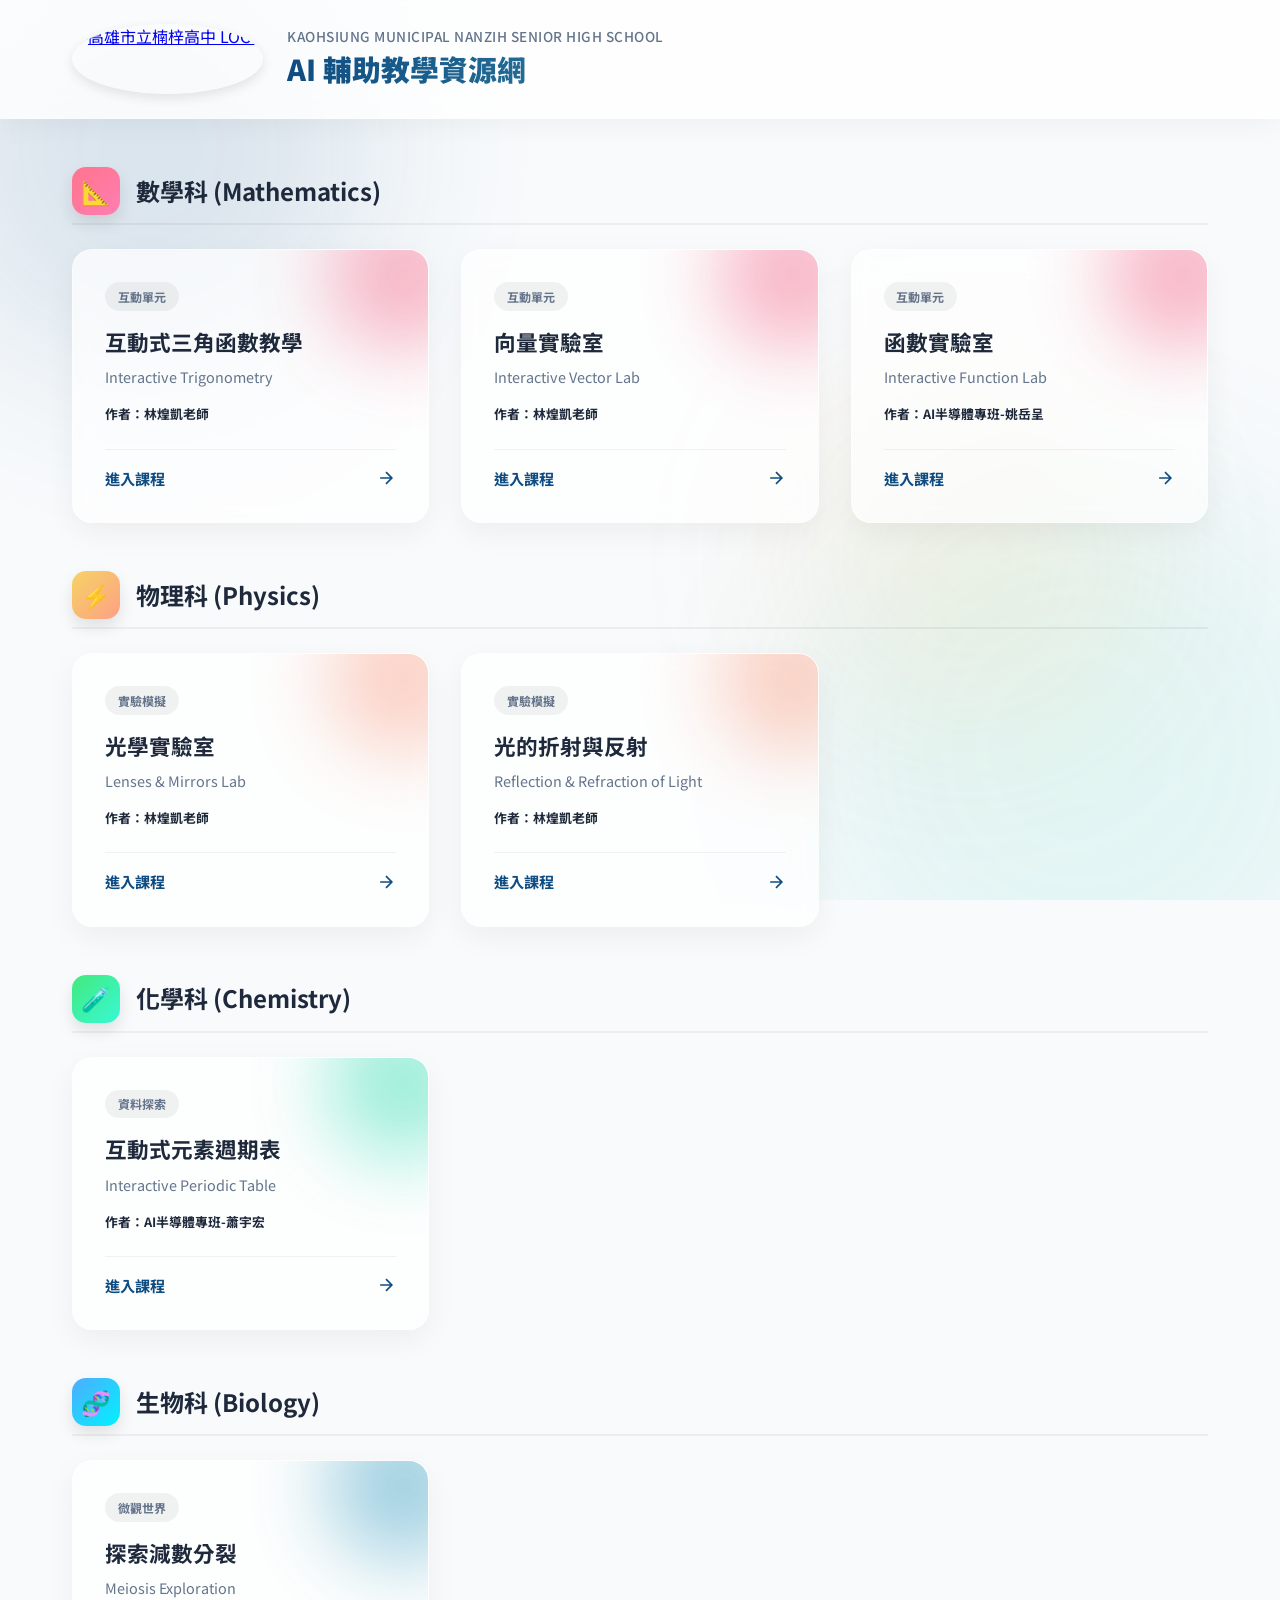
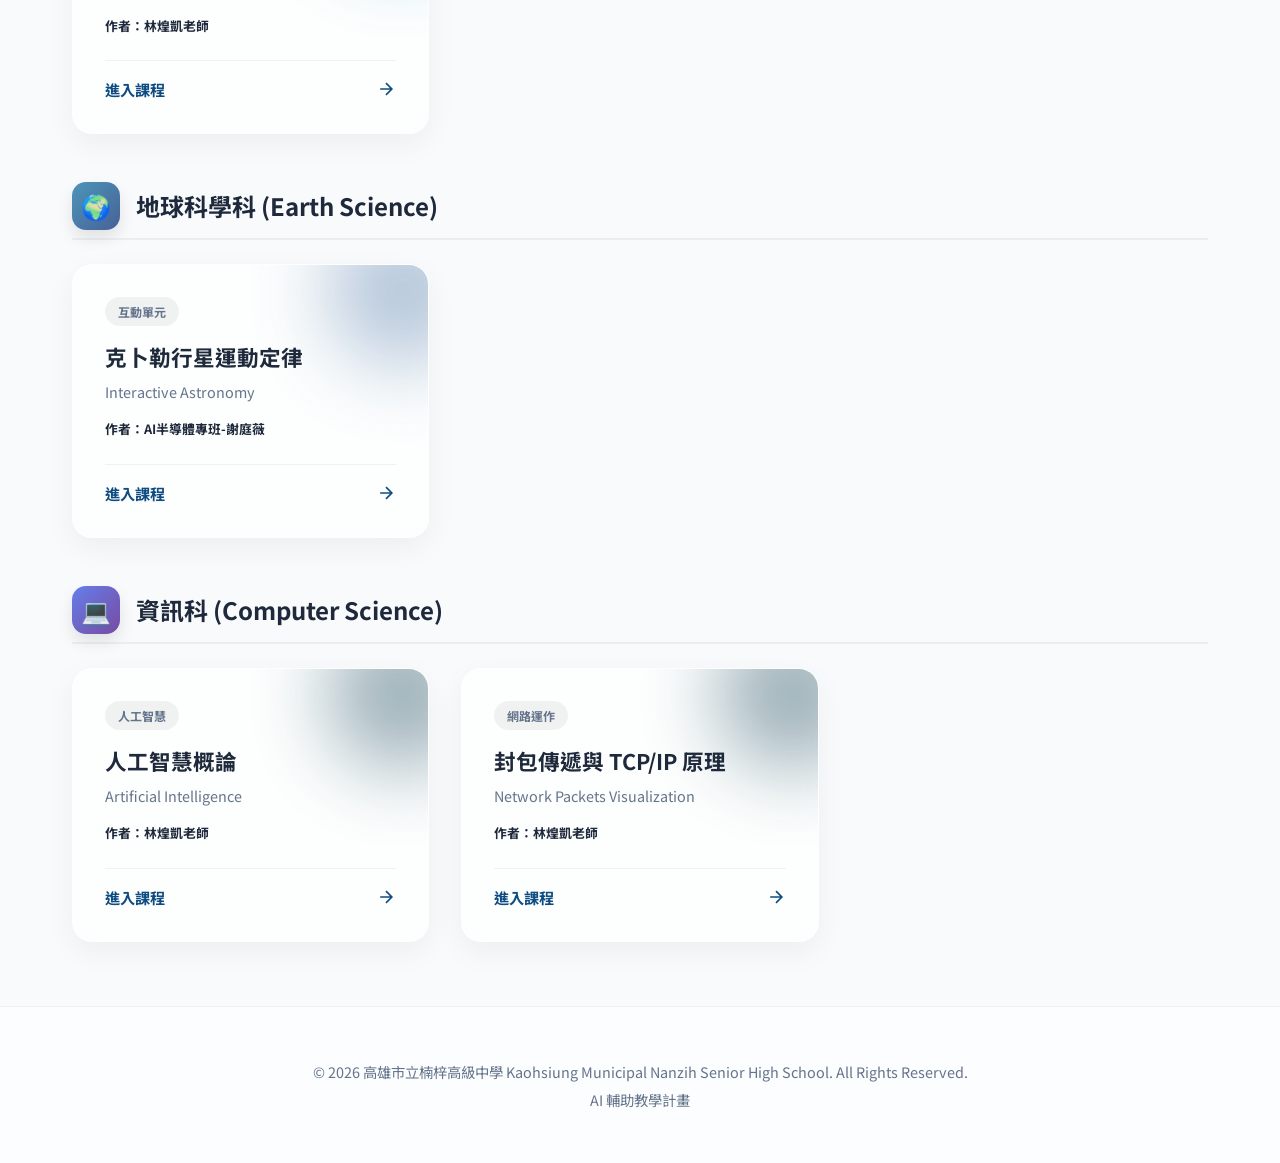
==== index.html @ 6e200e52 "加入學生作品" ====
<!DOCTYPE html>
<html lang="zh-TW">

<head>
    <meta charset="UTF-8">
    <meta name="viewport" content="width=device-width, initial-scale=1.0">
    <meta name="description" content="高雄市立楠梓高中AI輔助教學入口網站，提供各學科的互動式教學資源。">
    <title>高雄市立楠梓高中 AI 輔助教學</title>
    <link rel="preconnect" href="https://fonts.googleapis.com">
    <link rel="preconnect" href="https://fonts.gstatic.com" crossorigin>
    <link href="https://fonts.googleapis.com/css2?family=Noto+Sans+TC:wght@400;500;700;900&display=swap"
        rel="stylesheet">
    <link rel="stylesheet" href="style.css">
</head>

<body>
    <div class="background-shapes">
        <div class="shape shape-1"></div>
        <div class="shape shape-2"></div>
        <div class="shape shape-3"></div>
    </div>

    <header class="main-header">
        <div class="header-container">
            <a href="https://www.nths.kh.edu.tw/" target="_blank" class="logo-link">
                <img src="https://www.nths.kh.edu.tw/images/nths_s.png" alt="高雄市立楠梓高中 LOGO" class="school-logo">
            </a>
            <div class="header-titles">
                <h2 class="sub-title">Kaohsiung Municipal Nanzih Senior High School</h2>
                <h1 class="main-title">AI 輔助教學資源網</h1>
            </div>
        </div>
    </header>

    <main class="content-wrapper">
        <!-- 數學科 -->
        <section class="subject-section" id="math">
            <div class="section-header">
                <div class="icon-wrapper math-icon">📐</div>
                <h2>數學科 (Mathematics)</h2>
            </div>
            <div class="cards-grid">
                <a href="Trigono/index.html" class="course-card">
                    <div class="card-content">
                        <div class="card-badge">互動單元</div>
                        <h3>互動式三角函數教學</h3>
                        <p>Interactive Trigonometry</p>
                        <p class="card-author">作者：林煌凱老師</p>
                    </div>
                    <div class="card-footer">
                        <span>進入課程</span>
                        <svg class="arrow-icon" viewBox="0 0 24 24" fill="none" stroke="currentColor" stroke-width="2">
                            <path d="M5 12h14M12 5l7 7-7 7" />
                        </svg>
                    </div>
                    <div class="card-bg math-bg"></div>
                </a>
                <a href="vector/index.html" class="course-card">
                    <div class="card-content">
                        <div class="card-badge">互動單元</div>
                        <h3>向量實驗室</h3>
                        <p>Interactive Vector Lab</p>
                        <p class="card-author">作者：林煌凱老師</p>
                    </div>
                    <div class="card-footer">
                        <span>進入課程</span>
                        <svg class="arrow-icon" viewBox="0 0 24 24" fill="none" stroke="currentColor" stroke-width="2">
                            <path d="M5 12h14M12 5l7 7-7 7" />
                        </svg>
                    </div>
                    <div class="card-bg math-bg"></div>
                </a>
                <a href="https://971010ian.github.io/67/" target="_blank" rel="noopener noreferrer" class="course-card">
                    <div class="card-content">
                        <div class="card-badge">互動單元</div>
                        <h3>函數實驗室</h3>
                        <p>Interactive Function Lab</p>
                        <p class="card-author">作者：AI半導體專班-姚岳呈</p>
                    </div>
                    <div class="card-footer">
                        <span>進入課程</span>
                        <svg class="arrow-icon" viewBox="0 0 24 24" fill="none" stroke="currentColor" stroke-width="2">
                            <path d="M5 12h14M12 5l7 7-7 7" />
                        </svg>
                    </div>
                    <div class="card-bg math-bg"></div>
                </a>
            </div>
        </section>

        <!-- 物理科 -->
        <section class="subject-section" id="physics">
            <div class="section-header">
                <div class="icon-wrapper physics-icon">⚡</div>
                <h2>物理科 (Physics)</h2>
            </div>
            <div class="cards-grid">
                <a href="Light/index.html" class="course-card">
                    <div class="card-content">
                        <div class="card-badge">實驗模擬</div>
                        <h3>光學實驗室</h3>
                        <p>Lenses &amp; Mirrors Lab</p>
                        <p class="card-author">作者：林煌凱老師</p>
                    </div>
                    <div class="card-footer">
                        <span>進入課程</span>
                        <svg class="arrow-icon" viewBox="0 0 24 24" fill="none" stroke="currentColor" stroke-width="2">
                            <path d="M5 12h14M12 5l7 7-7 7" />
                        </svg>
                    </div>
                    <div class="card-bg physics-bg"></div>
                </a>
                <a href="refract/index.html" class="course-card">
                    <div class="card-content">
                        <div class="card-badge">實驗模擬</div>
                        <h3>光的折射與反射</h3>
                        <p>Reflection &amp; Refraction of Light</p>
                        <p class="card-author">作者：林煌凱老師</p>
                    </div>
                    <div class="card-footer">
                        <span>進入課程</span>
                        <svg class="arrow-icon" viewBox="0 0 24 24" fill="none" stroke="currentColor" stroke-width="2">
                            <path d="M5 12h14M12 5l7 7-7 7" />
                        </svg>
                    </div>
                    <div class="card-bg physics-bg"></div>
                </a>
            </div>
        </section>

        <!-- 化學科 -->
        <section class="subject-section" id="chemistry">
            <div class="section-header">
                <div class="icon-wrapper chemistry-icon">🧪</div>
                <h2>化學科 (Chemistry)</h2>
            </div>
            <div class="cards-grid">
                <a href="https://hong011607.github.io/20260511chemical/" class="course-card">
                    <div class="card-content">
                        <div class="card-badge">資料探索</div>
                        <h3>互動式元素週期表</h3>
                        <p>Interactive Periodic Table</p>
                        <p class="card-author">作者：AI半導體專班-蕭宇宏</p>
                    </div>
                    <div class="card-footer">
                        <span>進入課程</span>
                        <svg class="arrow-icon" viewBox="0 0 24 24" fill="none" stroke="currentColor" stroke-width="2">
                            <path d="M5 12h14M12 5l7 7-7 7" />
                        </svg>
                    </div>
                    <div class="card-bg chemistry-bg"></div>
                </a>
            </div>
        </section>

        <!-- 生物科 -->
        <section class="subject-section" id="biology">
            <div class="section-header">
                <div class="icon-wrapper biology-icon">🧬</div>
                <h2>生物科 (Biology)</h2>
            </div>
            <div class="cards-grid">
                <a href="Meiosis/index.html" class="course-card">
                    <div class="card-content">
                        <div class="card-badge">微觀世界</div>
                        <h3>探索減數分裂</h3>
                        <p>Meiosis Exploration</p>
                        <p class="card-author">作者：林煌凱老師</p>
                    </div>
                    <div class="card-footer">
                        <span>進入課程</span>
                        <svg class="arrow-icon" viewBox="0 0 24 24" fill="none" stroke="currentColor" stroke-width="2">
                            <path d="M5 12h14M12 5l7 7-7 7" />
                        </svg>
                    </div>
                    <div class="card-bg biology-bg"></div>
                </a>
            </div>
        </section>

        <!-- 地球科學科 -->
        <section class="subject-section" id="earth-science">
            <div class="section-header">
                <div class="icon-wrapper earth-science-icon">🌍</div>
                <h2>地球科學科 (Earth Science)</h2>
            </div>
            <div class="cards-grid">
                <a href="https://wei-draft.github.io/astronomical/" target="_blank" rel="noopener noreferrer" class="course-card">
                    <div class="card-content">
                        <div class="card-badge">互動單元</div>
                        <h3>克卜勒行星運動定律</h3>
                        <p>Interactive Astronomy</p>
                        <p class="card-author">作者：AI半導體專班-謝庭薇</p>
                    </div>
                    <div class="card-footer">
                        <span>進入課程</span>
                        <svg class="arrow-icon" viewBox="0 0 24 24" fill="none" stroke="currentColor" stroke-width="2">
                            <path d="M5 12h14M12 5l7 7-7 7" />
                        </svg>
                    </div>
                    <div class="card-bg earth-science-bg"></div>
                </a>
            </div>
        </section>

        <!-- 資訊科 -->
        <section class="subject-section" id="cs">
            <div class="section-header">
                <div class="icon-wrapper cs-icon">💻</div>
                <h2>資訊科 (Computer Science)</h2>
            </div>
            <div class="cards-grid">
                <a href="https://imkait.github.io/ML" target="_blank" class="course-card">
                    <div class="card-content">
                        <div class="card-badge">人工智慧</div>
                        <h3>人工智慧概論</h3>
                        <p>Artificial Intelligence</p>
                        <p class="card-author">作者：林煌凱老師</p>
                    </div>
                    <div class="card-footer">
                        <span>進入課程</span>
                        <svg class="arrow-icon" viewBox="0 0 24 24" fill="none" stroke="currentColor" stroke-width="2">
                            <path d="M5 12h14M12 5l7 7-7 7" />
                        </svg>
                    </div>
                    <div class="card-bg cs-bg"></div>
                </a>
                <a href="Datapacket/index.html" class="course-card">
                    <div class="card-content">
                        <div class="card-badge">網路運作</div>
                        <h3>封包傳遞與 TCP/IP 原理</h3>
                        <p>Network Packets Visualization</p>
                        <p class="card-author">作者：林煌凱老師</p>
                    </div>
                    <div class="card-footer">
                        <span>進入課程</span>
                        <svg class="arrow-icon" viewBox="0 0 24 24" fill="none" stroke="currentColor" stroke-width="2">
                            <path d="M5 12h14M12 5l7 7-7 7" />
                        </svg>
                    </div>
                    <div class="card-bg cs-bg"></div>
                </a>
            </div>
        </section>
    </main>

    <footer class="main-footer">
        <p>&copy; 2026 高雄市立楠梓高級中學 Kaohsiung Municipal Nanzih Senior High School. All Rights Reserved.</p>
        <p>AI 輔助教學計畫</p>
    </footer>
</body>

</html>
---- style.css ----
:root {
    --primary: #0f4c81;
    /* NTHS typical blue */
    --secondary: #2c7da0;
    --accent: #fbc12d;
    --bg-color: #f8fafc;
    --text-main: #1e293b;
    --text-muted: #64748b;
    --card-bg: rgba(255, 255, 255, 0.7);
    --border-radius: 20px;
    --transition: all 0.3s cubic-bezier(0.25, 0.8, 0.25, 1);

    /* Subject Colors */
    --math-color: #ef476f;
    --physics-color: #f78c6b;
    --chemistry-color: #06d6a0;
    --biology-color: #118ab2;
    --earth-science-color: #4472a0;
    --cs-color: #073b4c;
}

* {
    margin: 0;
    padding: 0;
    box-sizing: border-box;
}

body {
    font-family: 'Noto Sans TC', sans-serif;
    background-color: var(--bg-color);
    color: var(--text-main);
    line-height: 1.6;
    overflow-x: hidden;
    position: relative;
}

/* Background Animated Shapes */
.background-shapes {
    position: fixed;
    top: 0;
    left: 0;
    width: 100vw;
    height: 100vh;
    z-index: -1;
    overflow: hidden;
    pointer-events: none;
}

.shape {
    position: absolute;
    filter: blur(80px);
    opacity: 0.5;
    animation: float 20s infinite alternate;
}

.shape-1 {
    width: 500px;
    height: 500px;
    background: radial-gradient(circle, rgba(15, 76, 129, 0.3) 0%, rgba(44, 125, 160, 0.1) 100%);
    top: -100px;
    left: -100px;
    border-radius: 50%;
}

.shape-2 {
    width: 600px;
    height: 600px;
    background: radial-gradient(circle, rgba(6, 214, 160, 0.2) 0%, rgba(17, 138, 178, 0.1) 100%);
    bottom: -150px;
    right: -100px;
    border-radius: 50%;
    animation-delay: -5s;
}

.shape-3 {
    width: 400px;
    height: 400px;
    background: radial-gradient(circle, rgba(251, 193, 45, 0.2) 0%, rgba(247, 140, 107, 0.1) 100%);
    top: 40%;
    left: 60%;
    border-radius: 50%;
    animation-delay: -10s;
}

@keyframes float {
    0% {
        transform: translate(0, 0) scale(1);
    }

    50% {
        transform: translate(30px, -50px) scale(1.1);
    }

    100% {
        transform: translate(-30px, 50px) scale(0.9);
    }
}

/* Header */
.main-header {
    background: rgba(255, 255, 255, 0.8);
    backdrop-filter: blur(12px);
    -webkit-backdrop-filter: blur(12px);
    border-bottom: 1px solid rgba(255, 255, 255, 0.3);
    box-shadow: 0 4px 30px rgba(0, 0, 0, 0.05);
    padding: 1.5rem 0;
    position: sticky;
    top: 0;
    z-index: 100;
}

.header-container {
    max-width: 1200px;
    margin: 0 auto;
    padding: 0 2rem;
    display: flex;
    align-items: center;
    gap: 1.5rem;
}

.logo-link {
    display: flex;
    align-items: center;
    transition: var(--transition);
}

.logo-link:hover {
    transform: scale(1.05);
}

.school-logo {
    height: 70px;
    border-radius: 50%;
    box-shadow: 0 4px 12px rgba(0, 0, 0, 0.1);
}

.header-titles {
    display: flex;
    flex-direction: column;
}

.sub-title {
    font-size: 0.85rem;
    color: var(--text-muted);
    font-weight: 500;
    letter-spacing: 0.5px;
    text-transform: uppercase;
}

.main-title {
    font-size: 1.8rem;
    font-weight: 900;
    color: var(--primary);
    background: linear-gradient(90deg, var(--primary), var(--secondary));
    -webkit-background-clip: text;
    background-clip: text;
    -webkit-text-fill-color: transparent;
    margin-top: -2px;
}

/* Main Content */
.content-wrapper {
    max-width: 1200px;
    margin: 3rem auto;
    padding: 0 2rem;
    display: flex;
    flex-direction: column;
    gap: 3rem;
}

/* Section Header */
.subject-section {
    display: flex;
    flex-direction: column;
    gap: 1.5rem;
}

.section-header {
    display: flex;
    align-items: center;
    gap: 1rem;
    padding-bottom: 0.5rem;
    border-bottom: 2px solid rgba(0, 0, 0, 0.05);
}

.section-copy {
    display: flex;
    flex-direction: column;
    gap: 0.25rem;
}

.icon-wrapper {
    width: 48px;
    height: 48px;
    border-radius: 14px;
    display: flex;
    align-items: center;
    justify-content: center;
    font-size: 1.5rem;
    color: white;
    box-shadow: 0 8px 16px rgba(0, 0, 0, 0.1);
}

.math-icon {
    background: linear-gradient(135deg, #ff758c 0%, #ff7eb3 100%);
}

.physics-icon {
    background: linear-gradient(135deg, #f6d365 0%, #fda085 100%);
}

.chemistry-icon {
    background: linear-gradient(135deg, #43e97b 0%, #38f9d7 100%);
}

.biology-icon {
    background: linear-gradient(135deg, #4facfe 0%, #00f2fe 100%);
}

.earth-science-icon {
    background: linear-gradient(135deg, #4d95b8 0%, #476197 100%);
}

.cs-icon {
    background: linear-gradient(135deg, #667eea 0%, #764ba2 100%);
}

.section-header h2 {
    font-size: 1.5rem;
    font-weight: 700;
    color: var(--text-main);
}

.section-note {
    font-size: 0.95rem;
    color: var(--text-muted);
}

.summary-strip {
    display: flex;
    flex-wrap: wrap;
    gap: 0.5rem;
    align-items: center;
    padding: 1rem 1.25rem;
    border-radius: 18px;
    background: rgba(15, 76, 129, 0.08);
    color: var(--text-main);
    font-weight: 600;
}

.summary-strip strong {
    color: var(--primary);
}

.data-groups {
    display: flex;
    flex-direction: column;
    gap: 2.5rem;
}

.status-message {
    padding: 1rem 1.25rem;
    border-radius: 16px;
    background: rgba(251, 193, 45, 0.15);
    border: 1px solid rgba(251, 193, 45, 0.25);
    color: var(--text-main);
}

/* Cards Grid */
.cards-grid {
    display: grid;
    grid-template-columns: repeat(auto-fill, minmax(320px, 1fr));
    gap: 2rem;
}

.course-card {
    text-decoration: none;
    background: var(--card-bg);
    backdrop-filter: blur(10px);
    -webkit-backdrop-filter: blur(10px);
    border: 1px solid rgba(255, 255, 255, 0.4);
    border-radius: var(--border-radius);
    padding: 2rem;
    position: relative;
    overflow: hidden;
    color: var(--text-main);
    display: flex;
    flex-direction: column;
    gap: 1.5rem;
    box-shadow: 0 10px 30px rgba(0, 0, 0, 0.05);
    transition: var(--transition);
    z-index: 1;
}

.course-card:hover {
    transform: translateY(-8px);
    box-shadow: 0 20px 40px rgba(0, 0, 0, 0.1);
    border-color: rgba(255, 255, 255, 0.8);
}

.card-bg {
    position: absolute;
    top: 0;
    right: 0;
    width: 150px;
    height: 150px;
    border-radius: 50%;
    filter: blur(40px);
    z-index: -1;
    opacity: 0.4;
    transition: var(--transition);
}

.course-card:hover .card-bg {
    opacity: 0.8;
    transform: scale(1.2);
}

.math-bg {
    background: var(--math-color);
    top: -50px;
    right: -50px;
}

.physics-bg {
    background: var(--physics-color);
    top: -50px;
    right: -50px;
}

.chemistry-bg {
    background: var(--chemistry-color);
    top: -50px;
    right: -50px;
}

.biology-bg {
    background: var(--biology-color);
    top: -50px;
    right: -50px;
}

.earth-science-bg {
    background: var(--earth-science-color);
    top: -50px;
    right: -50px;
}

.cs-bg {
    background: var(--cs-color);
    top: -50px;
    right: -50px;
}

.card-content {
    display: flex;
    flex-direction: column;
    gap: 0.5rem;
    flex-grow: 1;
}

.card-badge {
    align-self: flex-start;
    padding: 0.3rem 0.8rem;
    background: rgba(0, 0, 0, 0.05);
    border-radius: 20px;
    font-size: 0.75rem;
    font-weight: 700;
    color: var(--text-muted);
    margin-bottom: 0.5rem;
}

.course-card h3 {
    font-size: 1.35rem;
    font-weight: 700;
    line-height: 1.4;
}

.course-card p {
    font-size: 0.9rem;
    color: var(--text-muted);
}

.course-card .card-author {
    margin-top: 0.5rem;
    font-size: 0.8rem;
    font-weight: 700;
    color: var(--text-main);
}

.card-footer {
    display: flex;
    align-items: center;
    justify-content: space-between;
    font-weight: 700;
    font-size: 0.95rem;
    color: var(--primary);
    padding-top: 1rem;
    border-top: 1px solid rgba(0, 0, 0, 0.05);
}

.arrow-icon {
    width: 20px;
    height: 20px;
    transition: var(--transition);
}

.course-card:hover .arrow-icon {
    transform: translateX(5px);
}

/* Footer */
.main-footer {
    text-align: center;
    padding: 3rem 2rem;
    margin-top: 4rem;
    background: rgba(255, 255, 255, 0.5);
    border-top: 1px solid rgba(0, 0, 0, 0.05);
    color: var(--text-muted);
    font-size: 0.9rem;
}

.main-footer p {
    margin: 0.3rem 0;
}

/* Responsive */
@media (max-width: 768px) {
    .header-container {
        flex-direction: column;
        text-align: center;
        gap: 1rem;
    }

    .school-logo {
        height: 60px;
    }

    .main-title {
        font-size: 1.5rem;
    }

    .cards-grid {
        grid-template-columns: 1fr;
    }
}
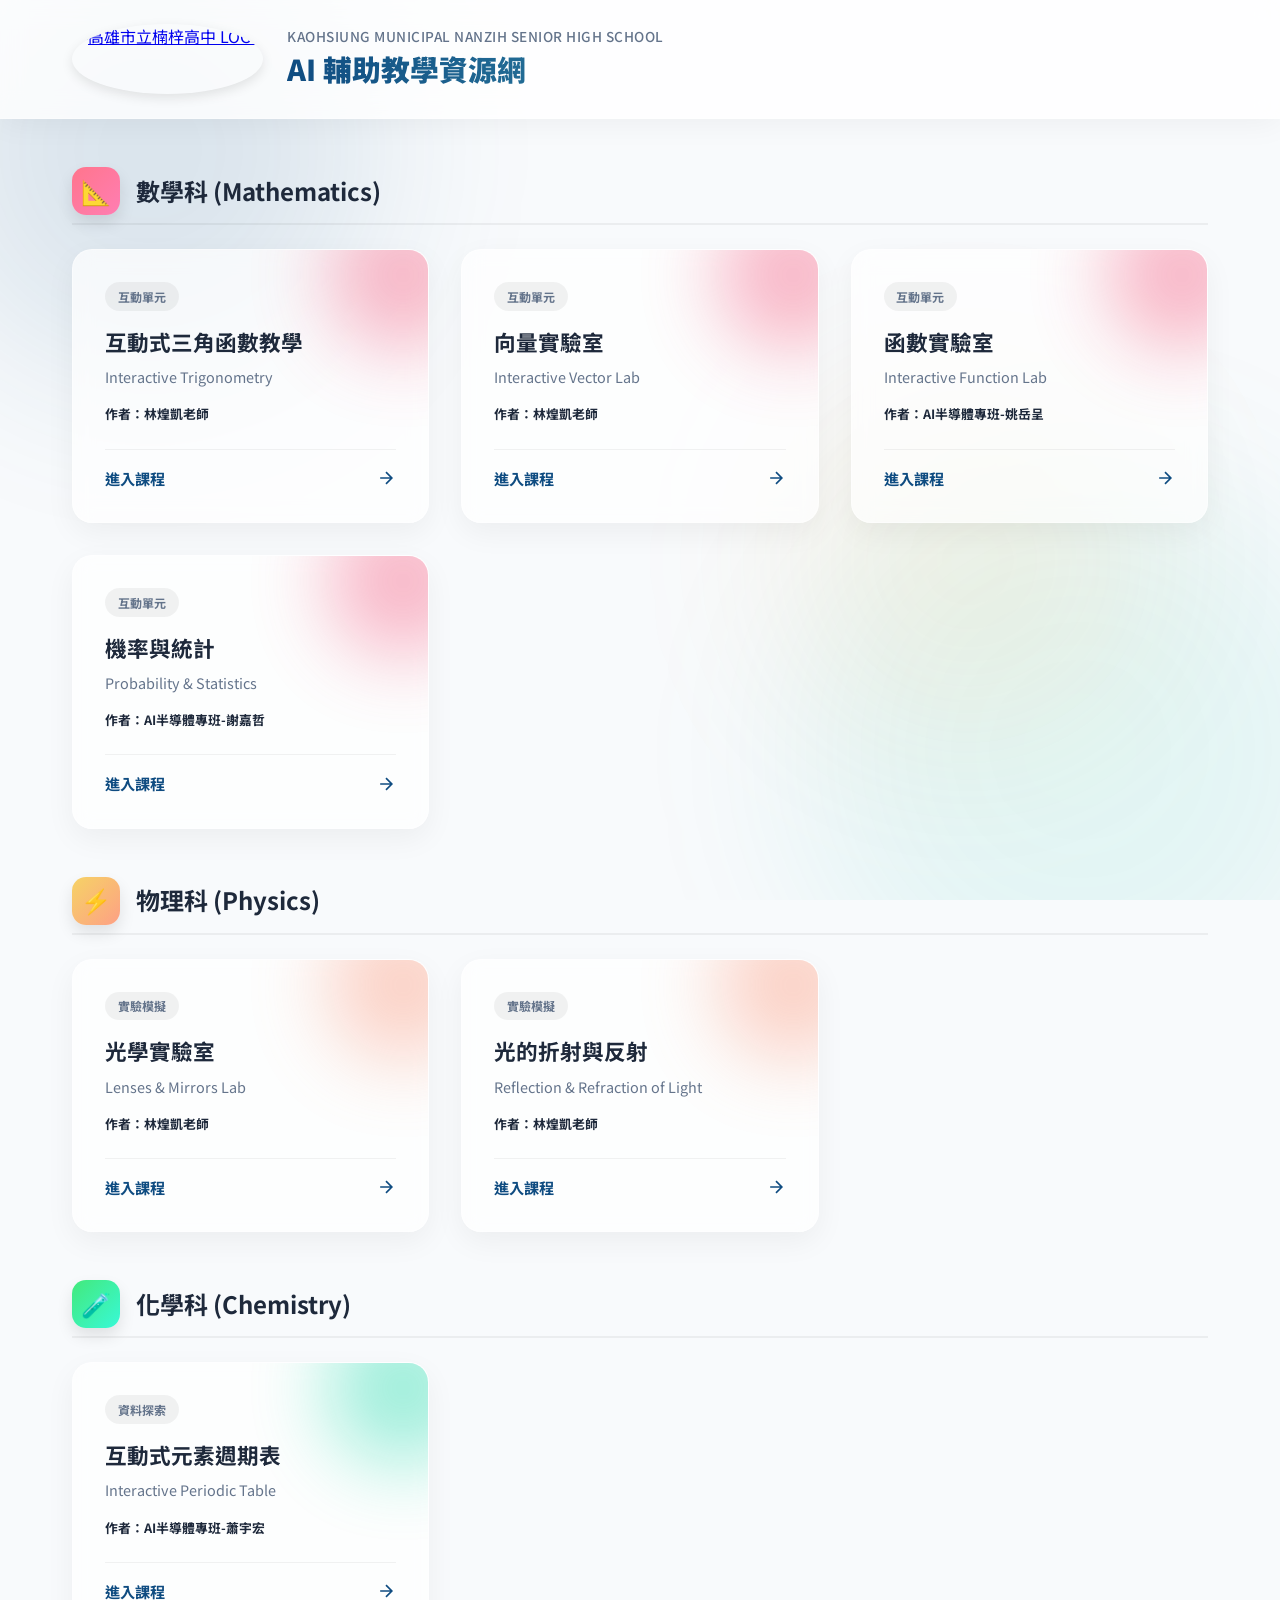
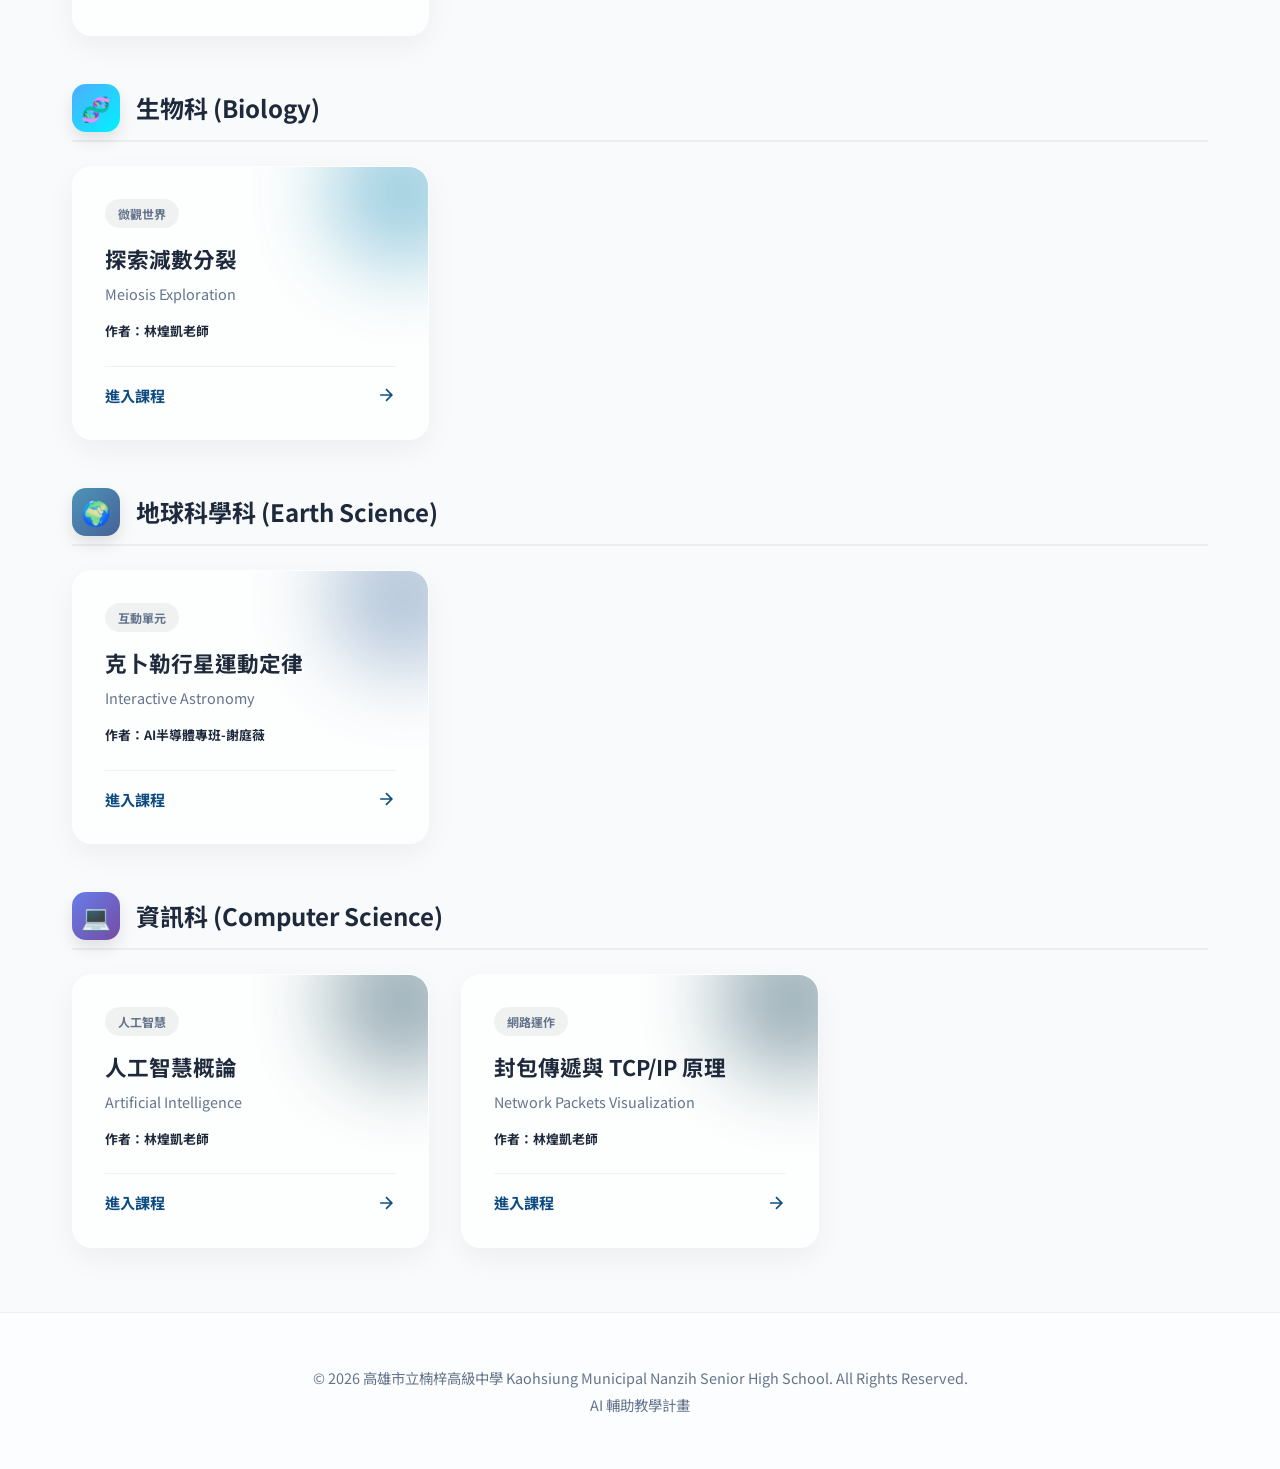
==== commit 11a72f97: "修正減數分裂" ====
--- a/index.html
+++ b/index.html
@@ -85,6 +85,21 @@
                     </div>
                     <div class="card-bg math-bg"></div>
                 </a>
+                <a href="https://omo97.github.io/67/" target="_blank" rel="noopener noreferrer" class="course-card">
+                    <div class="card-content">
+                        <div class="card-badge">互動單元</div>
+                        <h3>機率與統計</h3>
+                        <p>Probability &amp; Statistics</p>
+                        <p class="card-author">作者：AI半導體專班-謝嘉哲</p>
+                    </div>
+                    <div class="card-footer">
+                        <span>進入課程</span>
+                        <svg class="arrow-icon" viewBox="0 0 24 24" fill="none" stroke="currentColor" stroke-width="2">
+                            <path d="M5 12h14M12 5l7 7-7 7" />
+                        </svg>
+                    </div>
+                    <div class="card-bg math-bg"></div>
+                </a>
             </div>
         </section>
 
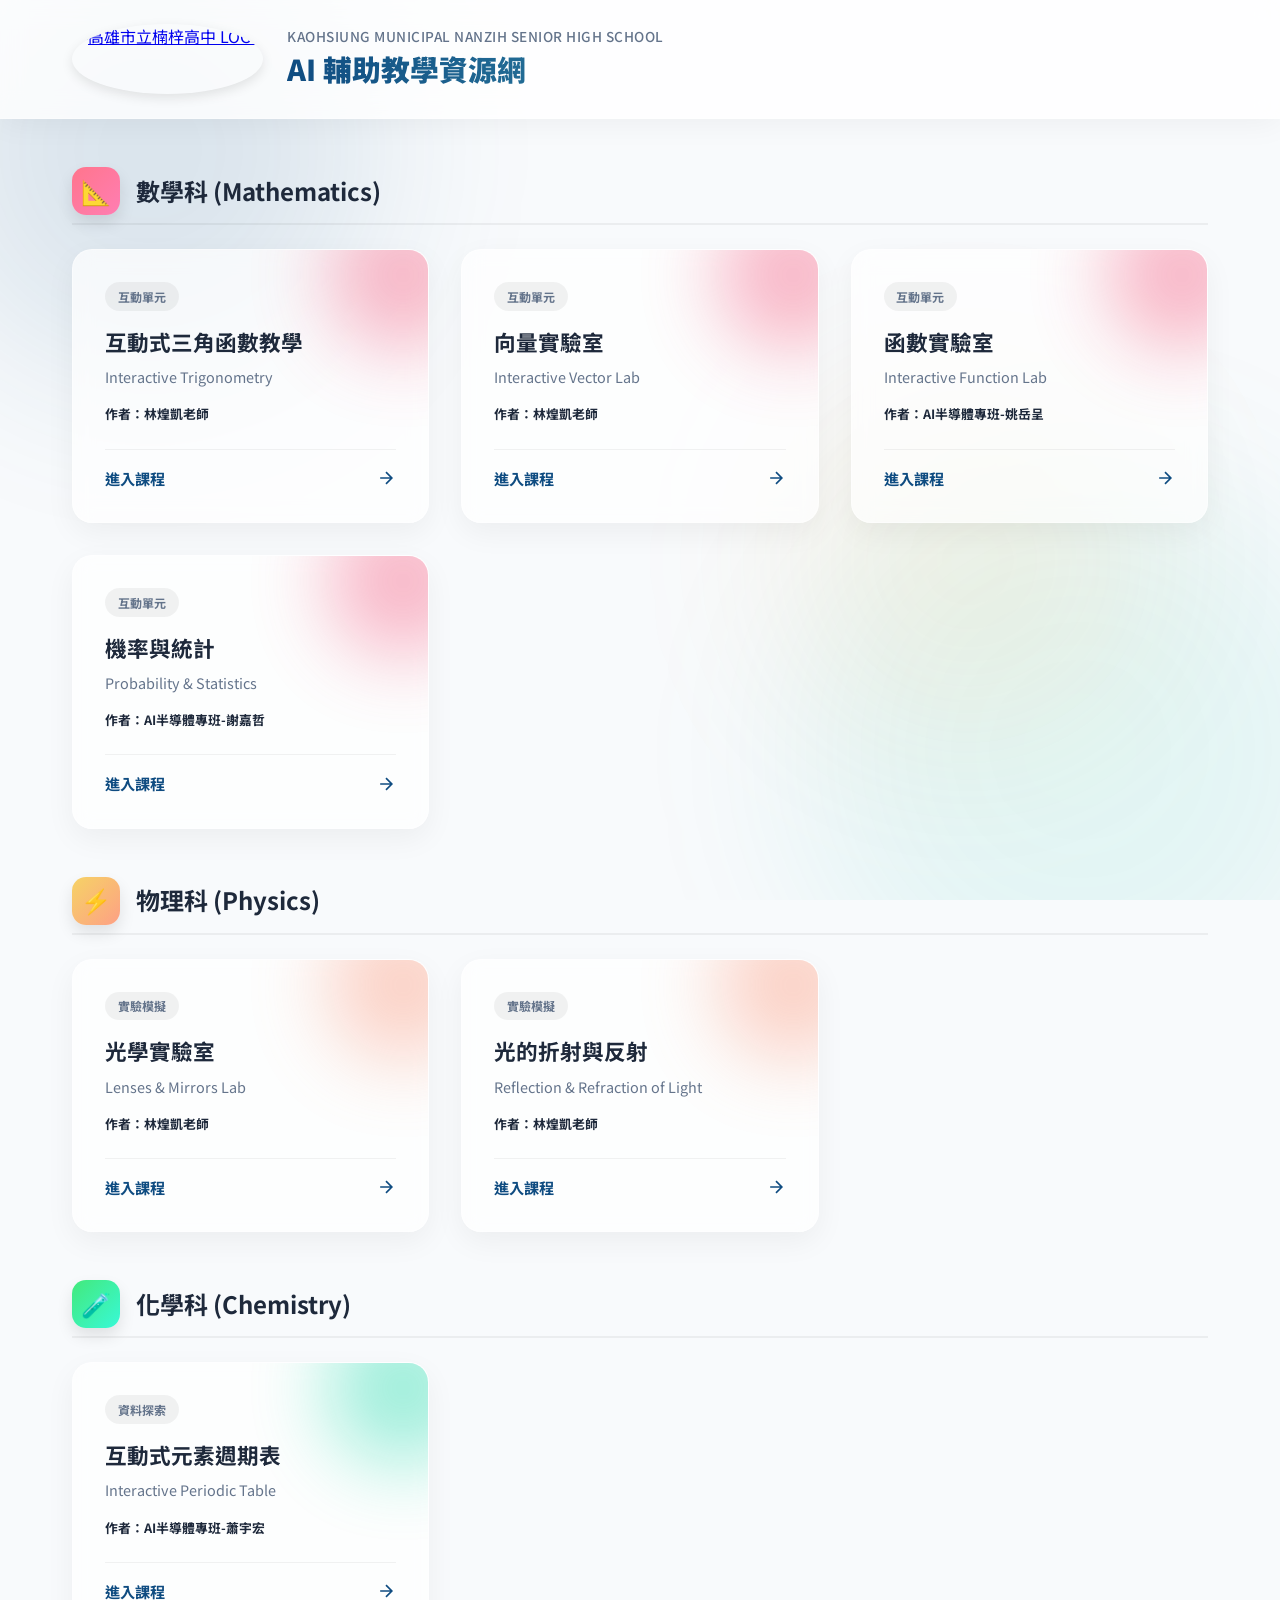
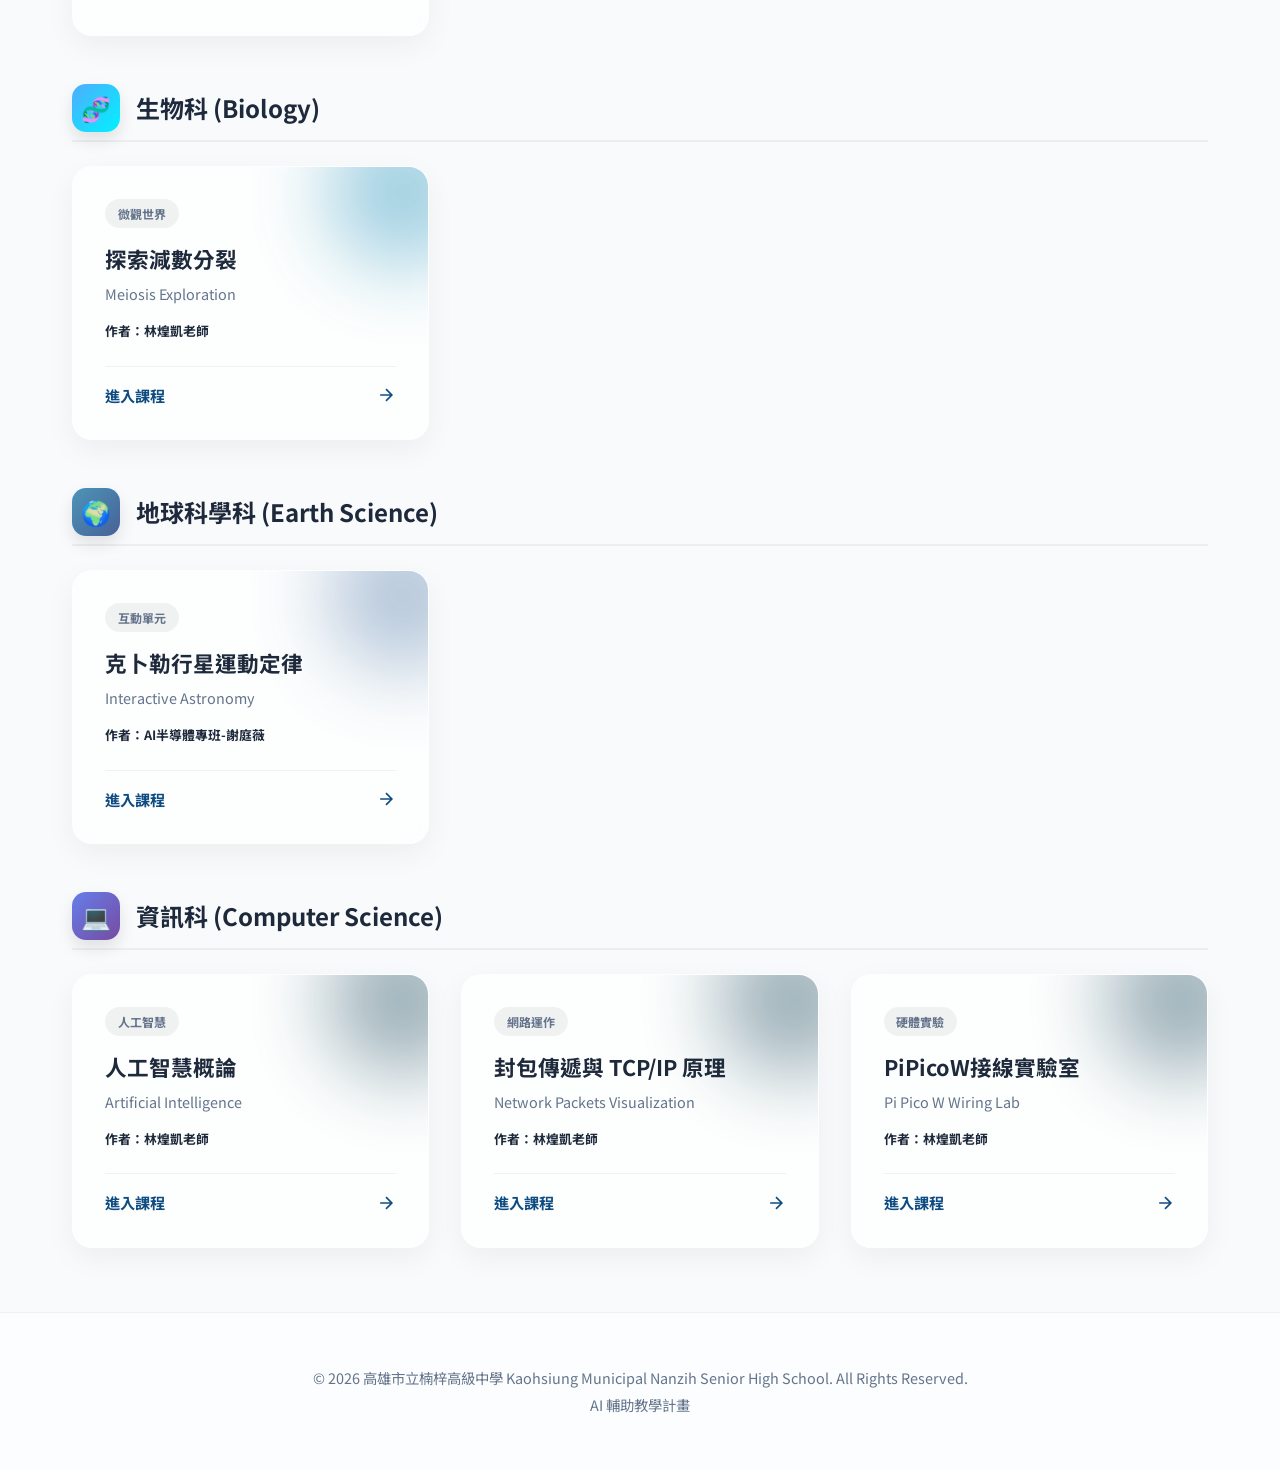
==== commit 25b876a6: "加入picow" ====
--- a/index.html
+++ b/index.html
@@ -255,6 +255,21 @@
                     </div>
                     <div class="card-bg cs-bg"></div>
                 </a>
+                <a href="https://imkait.github.io/picow/" target="_blank" rel="noopener noreferrer" class="course-card">
+                    <div class="card-content">
+                        <div class="card-badge">硬體實驗</div>
+                        <h3>PiPicoW接線實驗室</h3>
+                        <p>Pi Pico W Wiring Lab</p>
+                        <p class="card-author">作者：林煌凱老師</p>
+                    </div>
+                    <div class="card-footer">
+                        <span>進入課程</span>
+                        <svg class="arrow-icon" viewBox="0 0 24 24" fill="none" stroke="currentColor" stroke-width="2">
+                            <path d="M5 12h14M12 5l7 7-7 7" />
+                        </svg>
+                    </div>
+                    <div class="card-bg cs-bg"></div>
+                </a>
             </div>
         </section>
     </main>
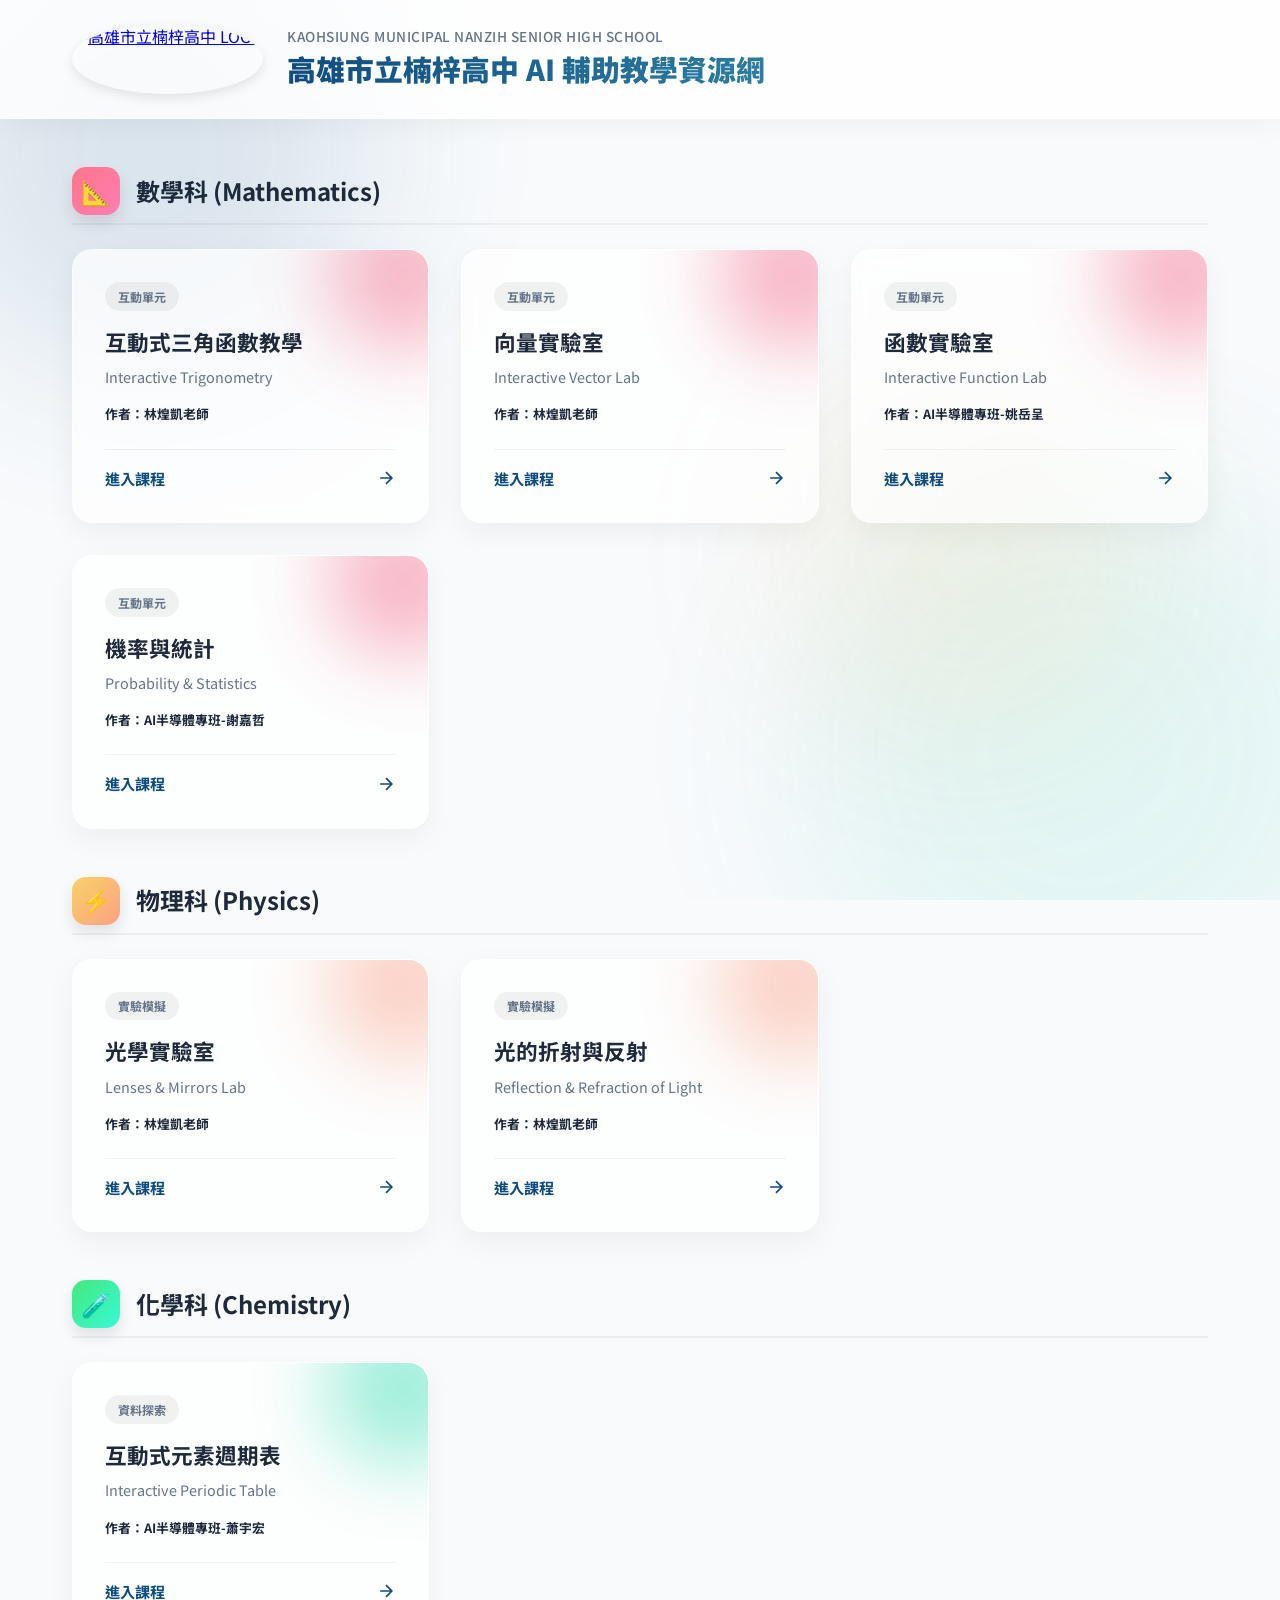
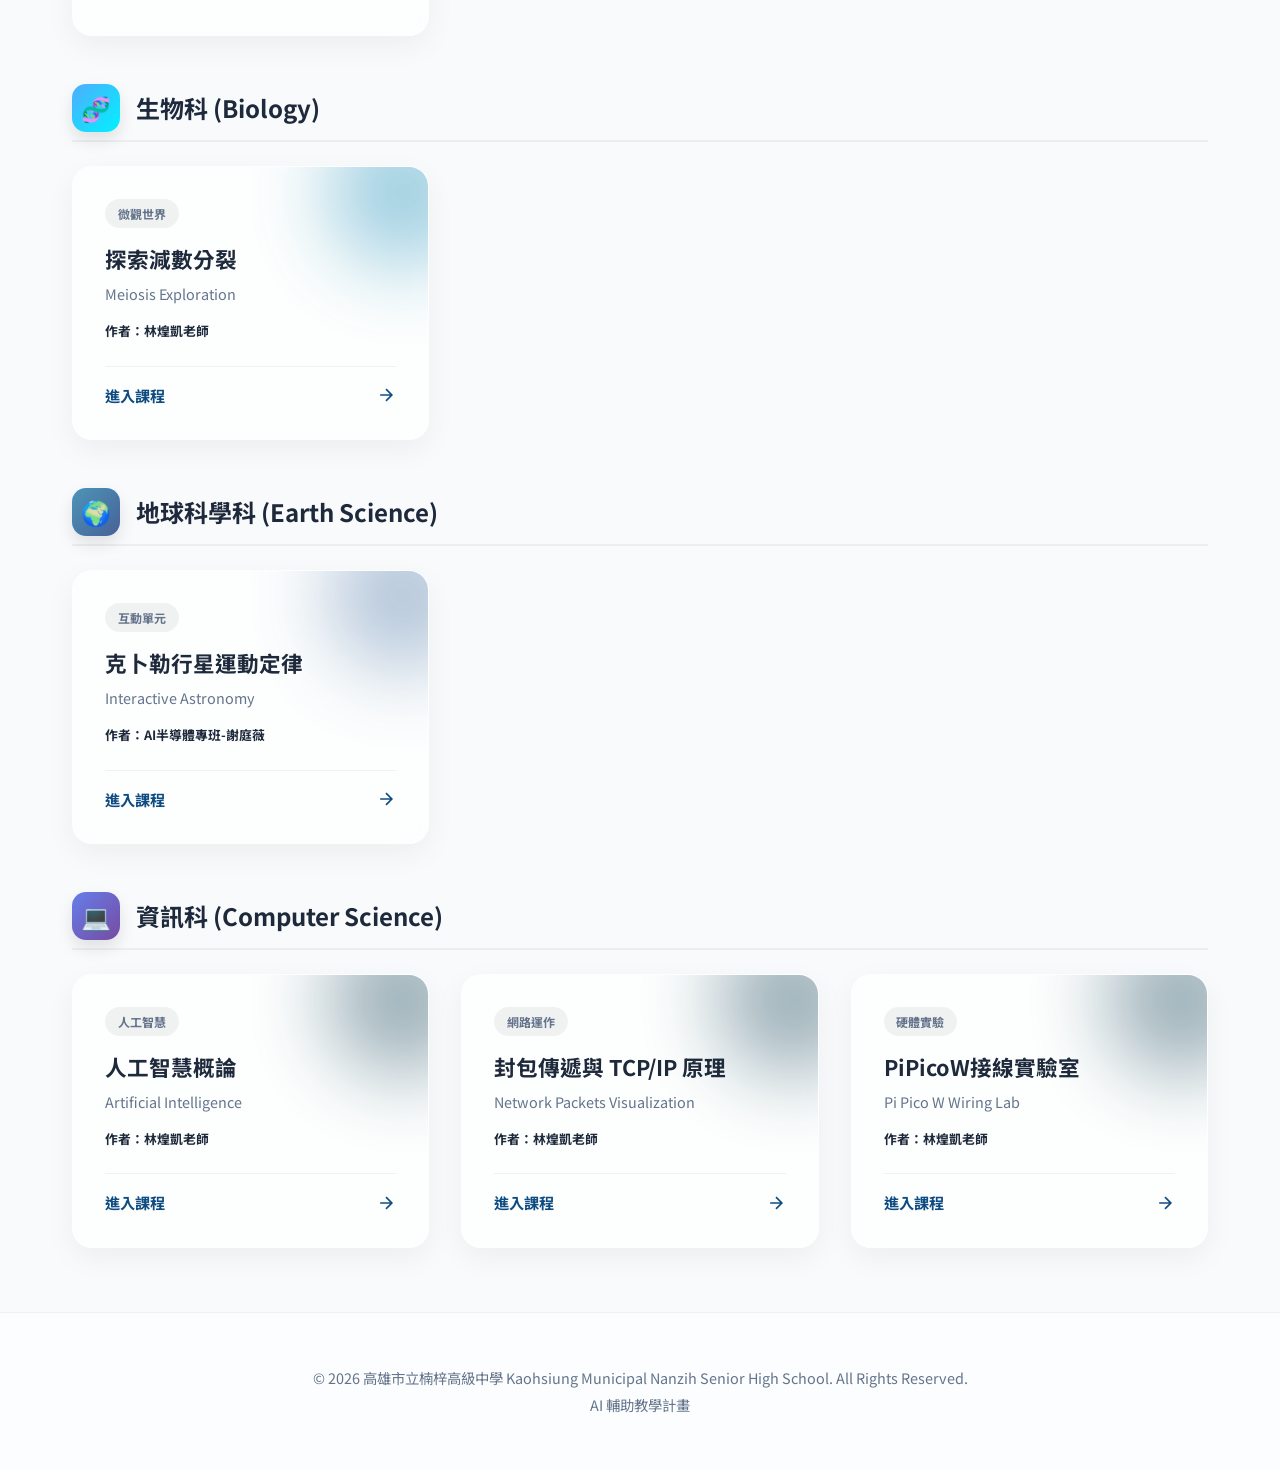
==== commit 285639d7: "加入picow" ====
--- a/index.html
+++ b/index.html
@@ -27,7 +27,7 @@
             </a>
             <div class="header-titles">
                 <h2 class="sub-title">Kaohsiung Municipal Nanzih Senior High School</h2>
-                <h1 class="main-title">AI 輔助教學資源網</h1>
+                <h1 class="main-title">高雄市立楠梓高中 AI 輔助教學資源網</h1>
             </div>
         </div>
     </header>
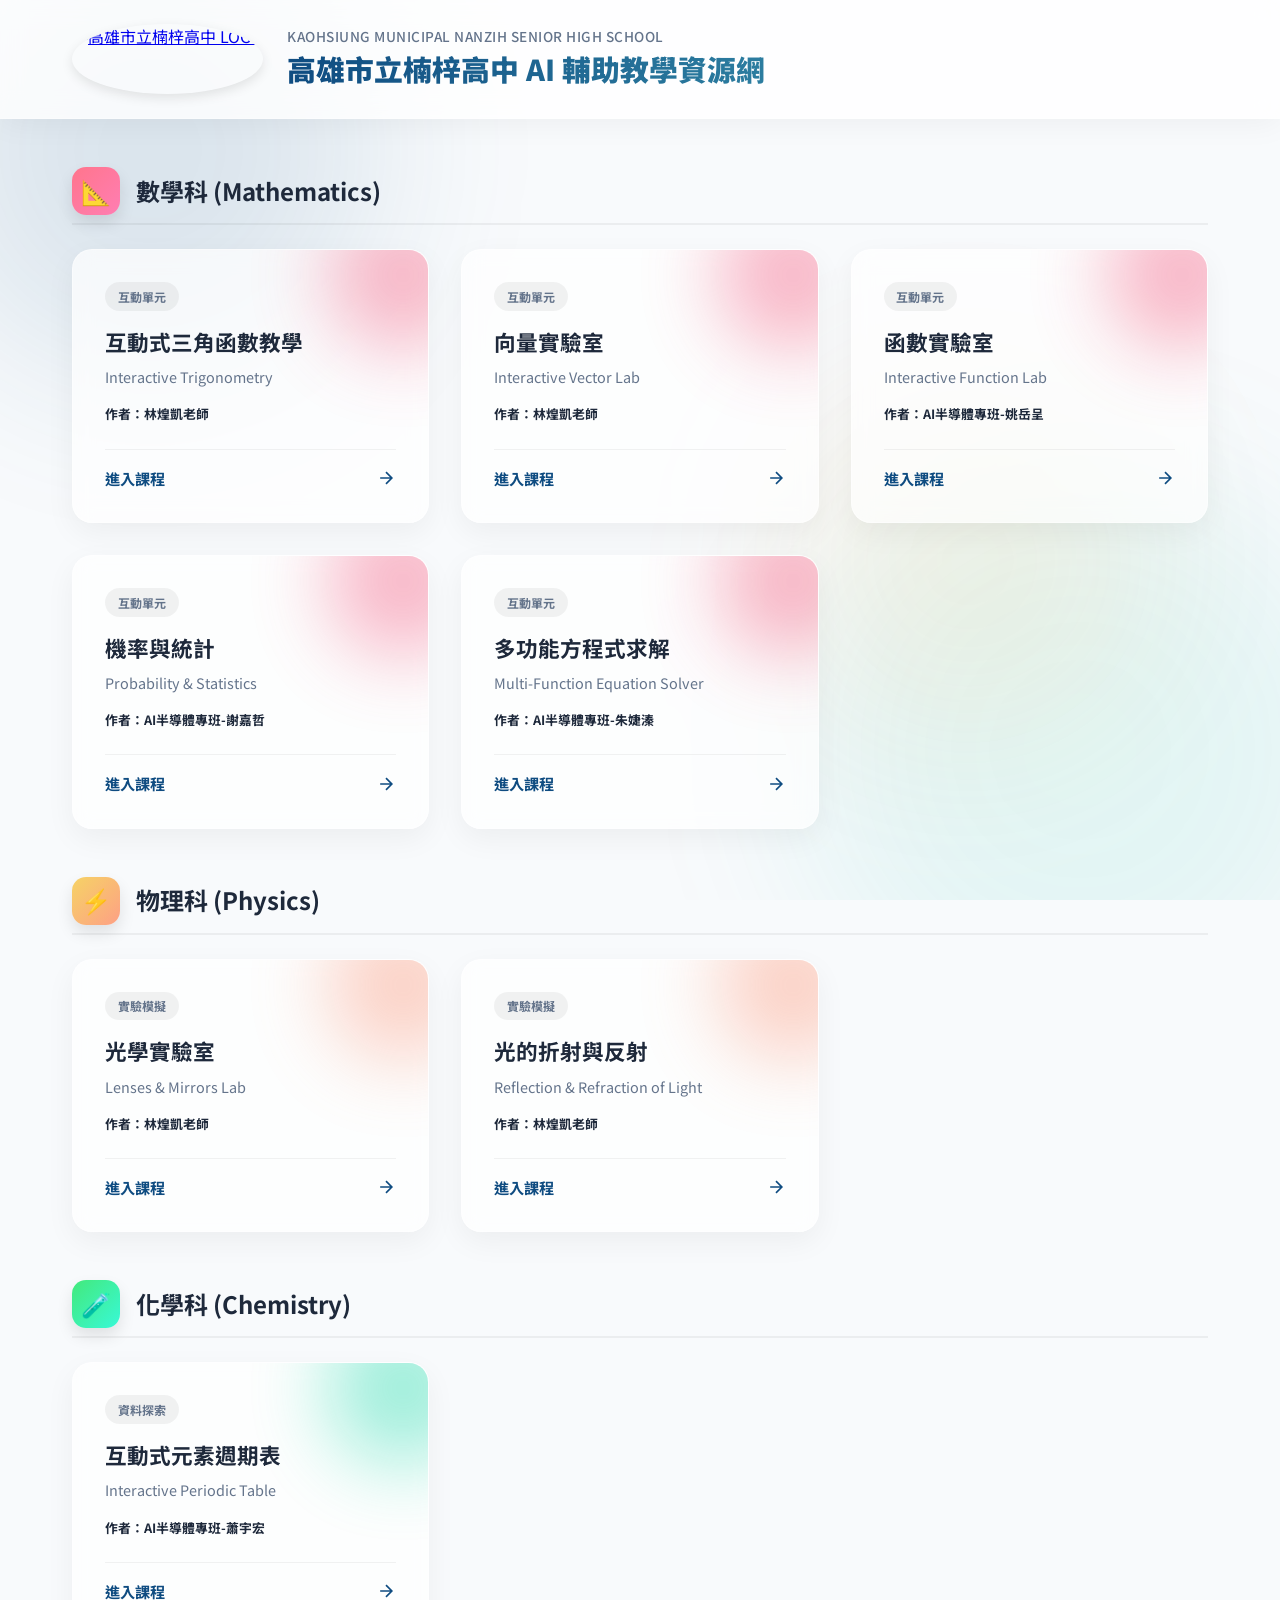
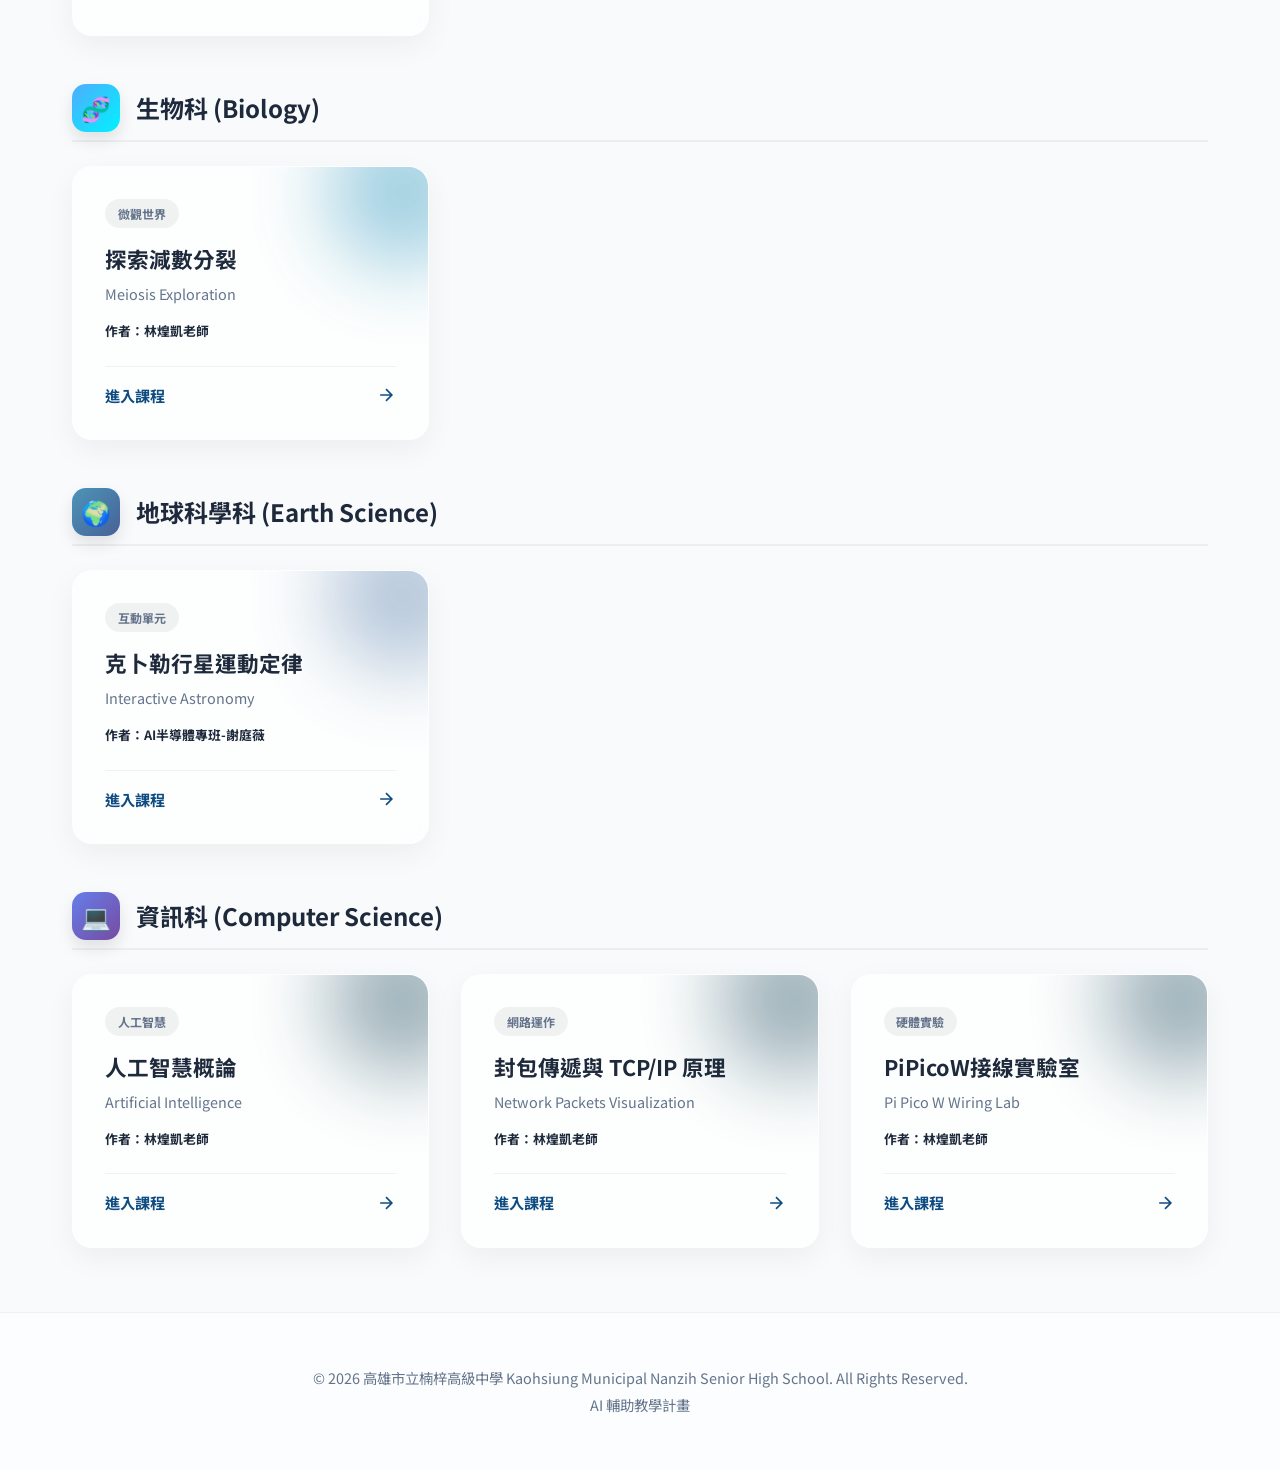
==== commit af44ce5e: "update" ====
--- a/index.html
+++ b/index.html
@@ -100,6 +100,21 @@
                     </div>
                     <div class="card-bg math-bg"></div>
                 </a>
+                <a href="https://zhenjane.github.io/-/" target="_blank" rel="noopener noreferrer" class="course-card">
+                    <div class="card-content">
+                        <div class="card-badge">互動單元</div>
+                        <h3>多功能方程式求解</h3>
+                        <p>Multi-Function Equation Solver</p>
+                        <p class="card-author">作者：AI半導體專班-朱婕溱</p>
+                    </div>
+                    <div class="card-footer">
+                        <span>進入課程</span>
+                        <svg class="arrow-icon" viewBox="0 0 24 24" fill="none" stroke="currentColor" stroke-width="2">
+                            <path d="M5 12h14M12 5l7 7-7 7" />
+                        </svg>
+                    </div>
+                    <div class="card-bg math-bg"></div>
+                </a>
             </div>
         </section>
 
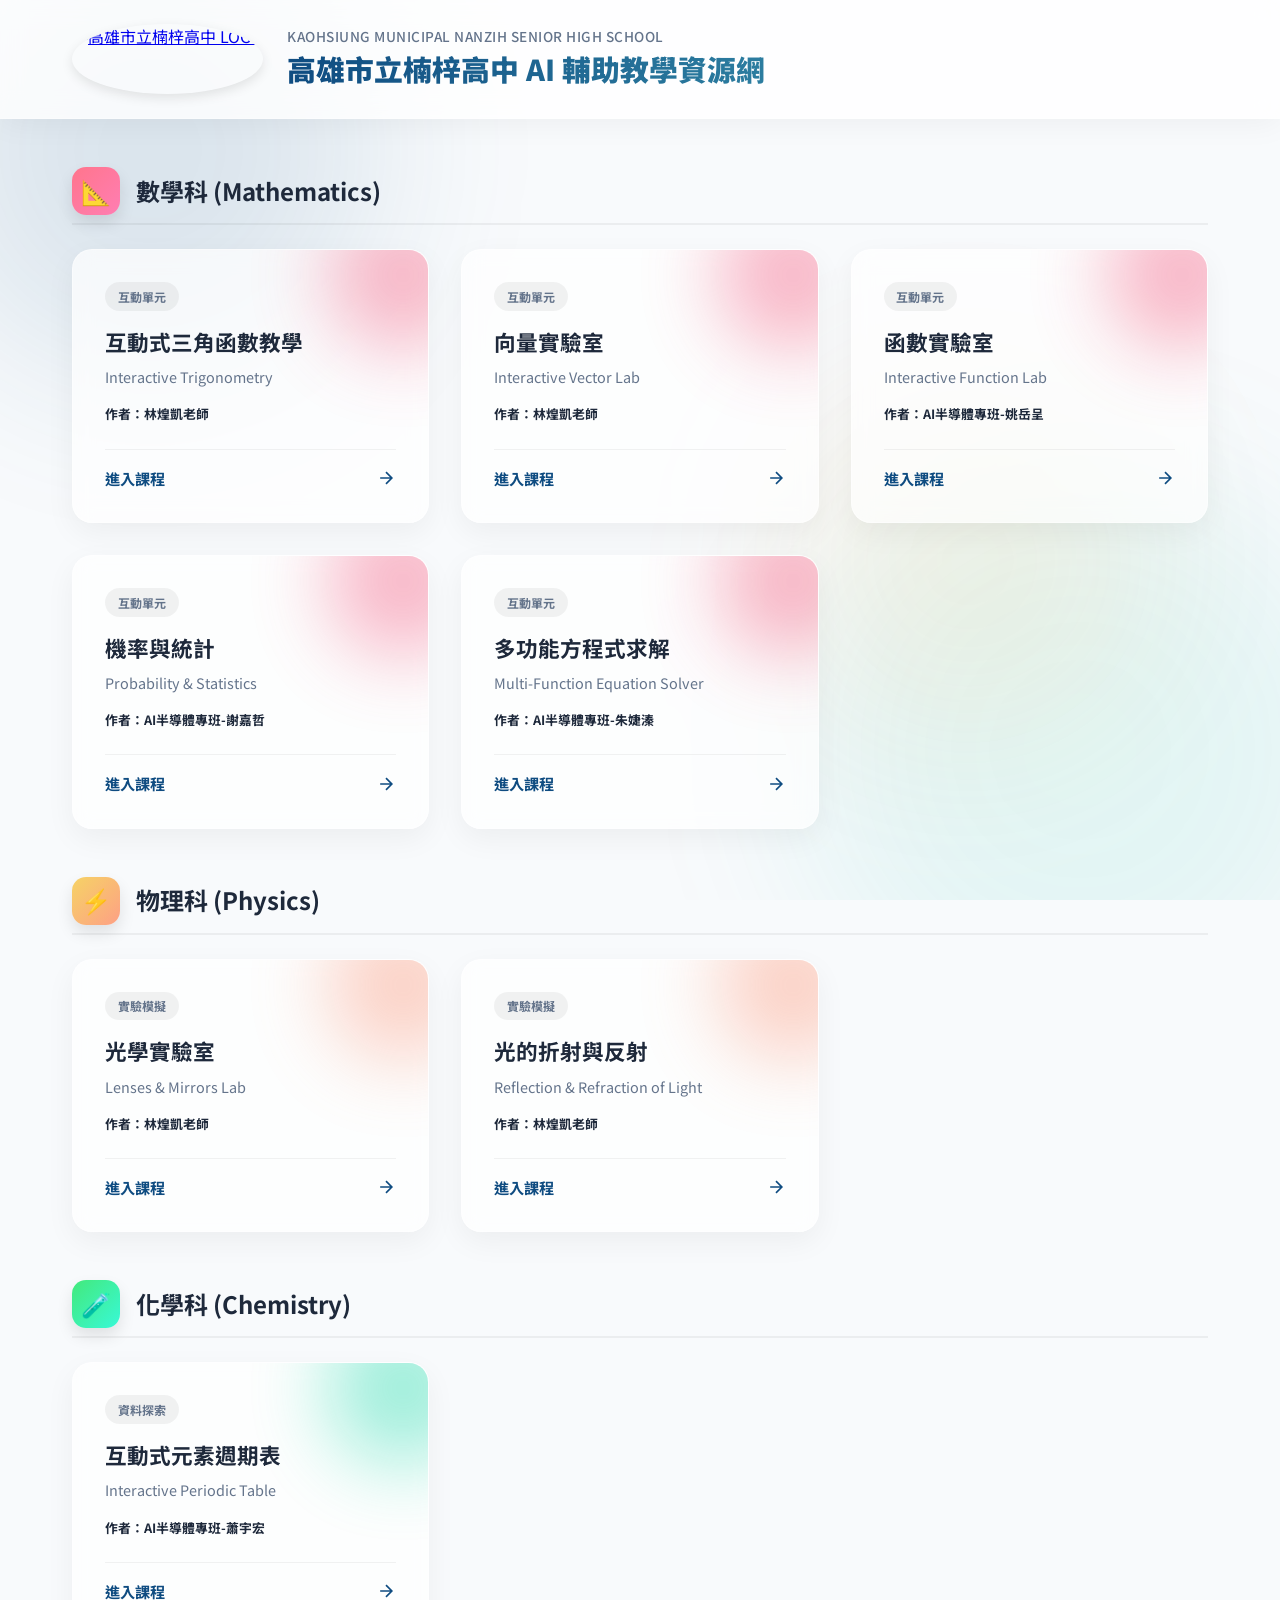
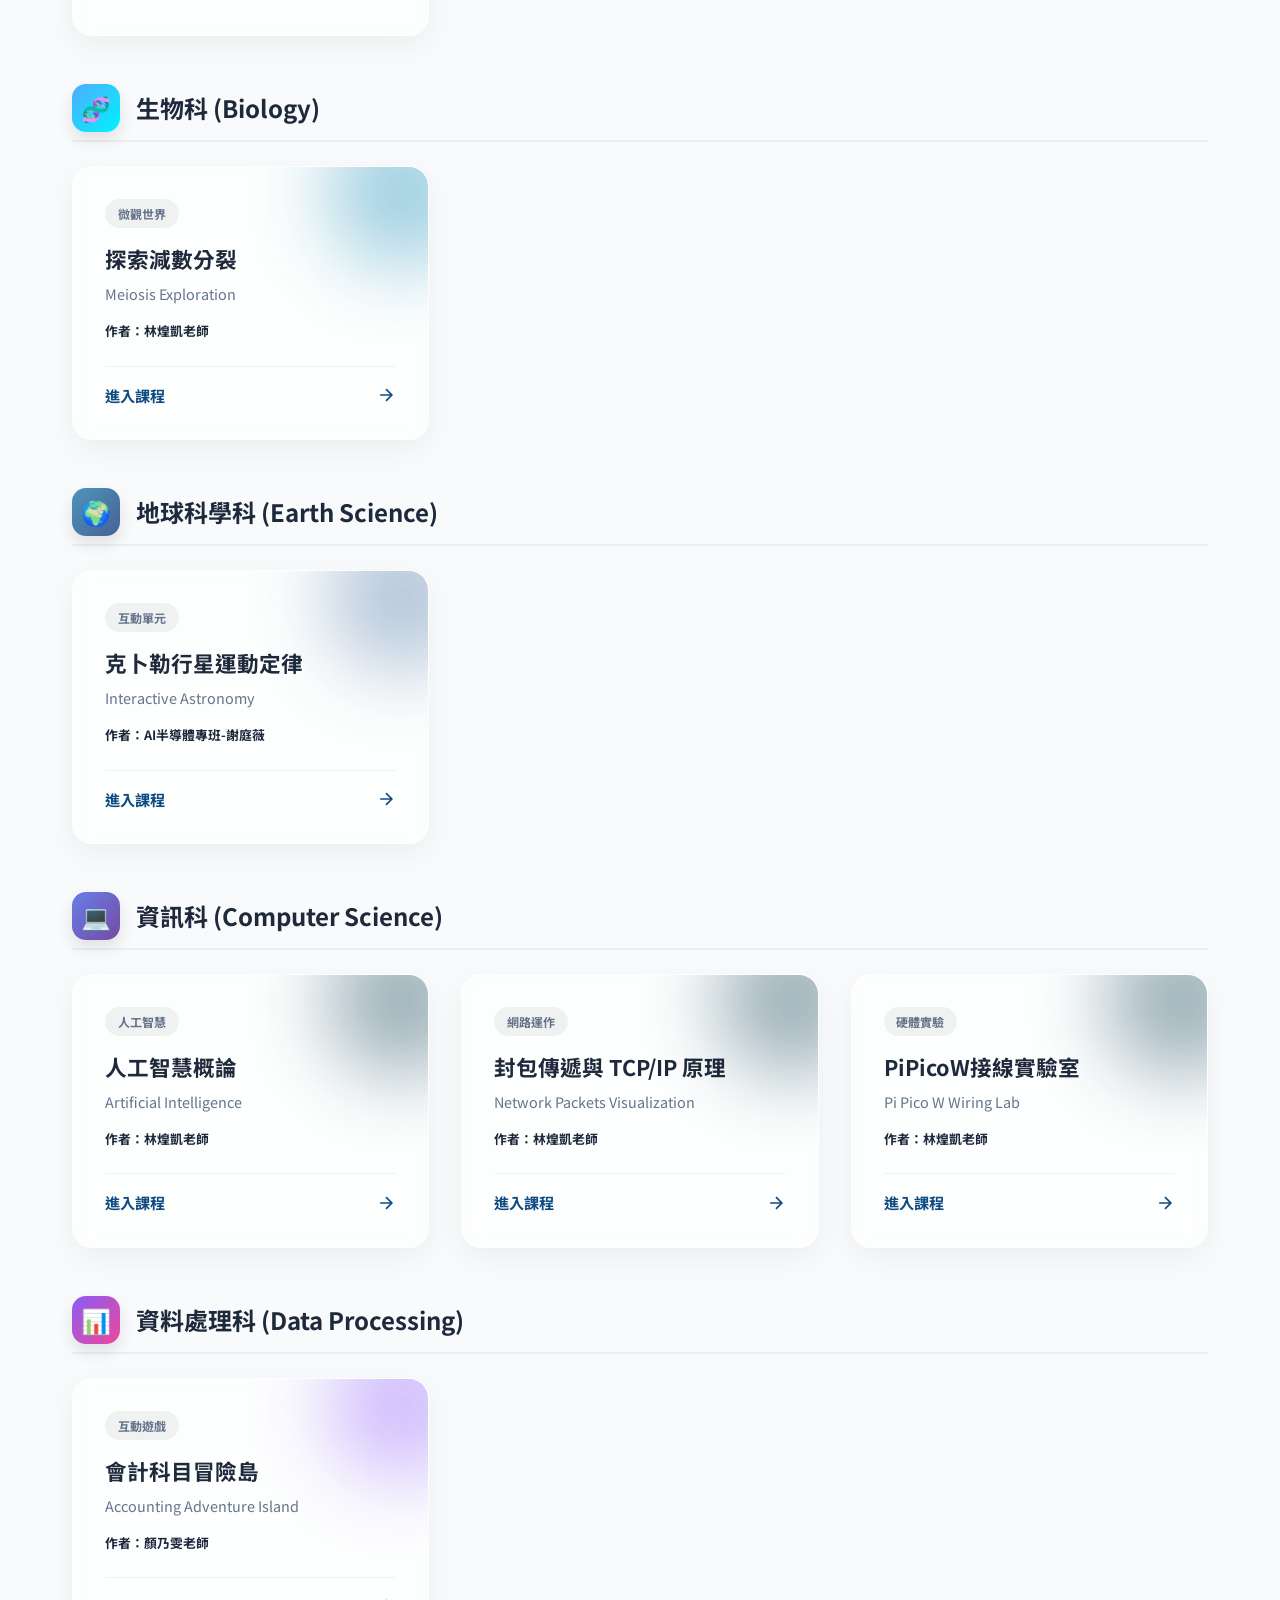
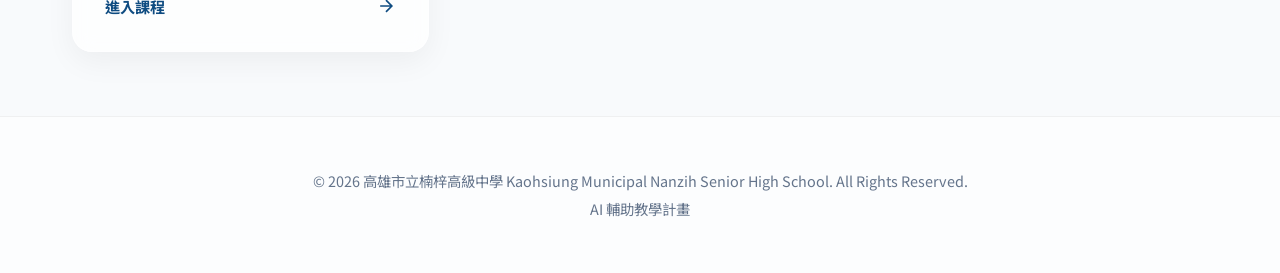
==== commit f26021a1: "加入會計" ====
--- a/index.html
+++ b/index.html
@@ -287,6 +287,33 @@
                 </a>
             </div>
         </section>
+
+        <!-- 資料處理科 -->
+        <section class="subject-section" id="data-processing">
+            <div class="section-header">
+                <div class="icon-wrapper data-processing-icon">📊</div>
+                <h2>資料處理科 (Data Processing)</h2>
+            </div>
+            <div class="cards-grid">
+                <a href="https://polite-tanuki-31132b.netlify.app/" target="_blank" rel="noopener noreferrer"
+                    class="course-card">
+                    <div class="card-content">
+                        <div class="card-badge">互動遊戲</div>
+                        <h3>會計科目冒險島</h3>
+                        <p>Accounting Adventure Island</p>
+                        <p class="card-author">作者：顏乃雯老師</p>
+                    </div>
+                    <div class="card-footer">
+                        <span>進入課程</span>
+                        <svg class="arrow-icon" viewBox="0 0 24 24" fill="none" stroke="currentColor"
+                            stroke-width="2">
+                            <path d="M5 12h14M12 5l7 7-7 7" />
+                        </svg>
+                    </div>
+                    <div class="card-bg data-processing-bg"></div>
+                </a>
+            </div>
+        </section>
     </main>
 
     <footer class="main-footer">
--- a/style.css
+++ b/style.css
@@ -17,6 +17,7 @@
     --biology-color: #118ab2;
     --earth-science-color: #4472a0;
     --cs-color: #073b4c;
+    --data-processing-color: #8b5cf6;
 }
 
 * {
@@ -225,6 +226,10 @@
     background: linear-gradient(135deg, #667eea 0%, #764ba2 100%);
 }
 
+.data-processing-icon {
+    background: linear-gradient(135deg, #8b5cf6 0%, #ec4899 100%);
+}
+
 .section-header h2 {
     font-size: 1.5rem;
     font-weight: 700;
@@ -352,6 +357,12 @@
     right: -50px;
 }
 
+.data-processing-bg {
+    background: var(--data-processing-color);
+    top: -50px;
+    right: -50px;
+}
+
 .card-content {
     display: flex;
     flex-direction: column;
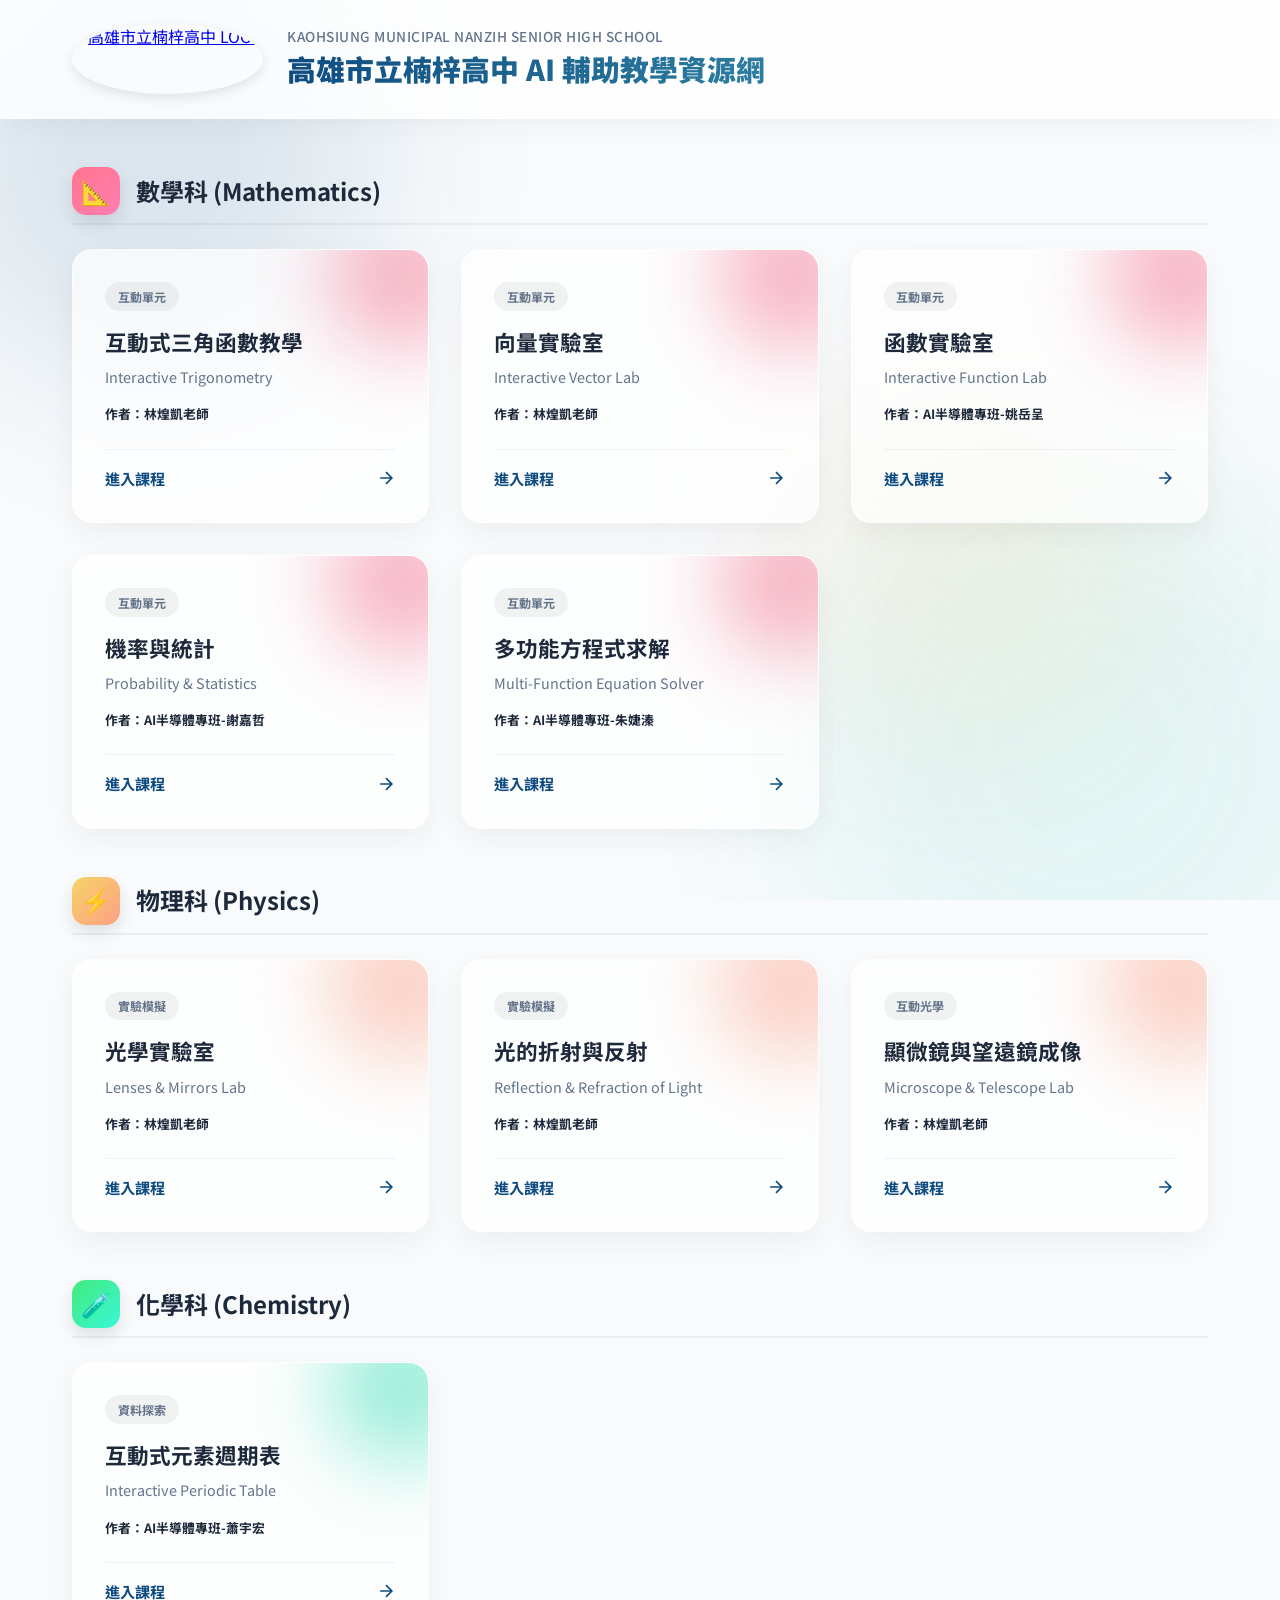
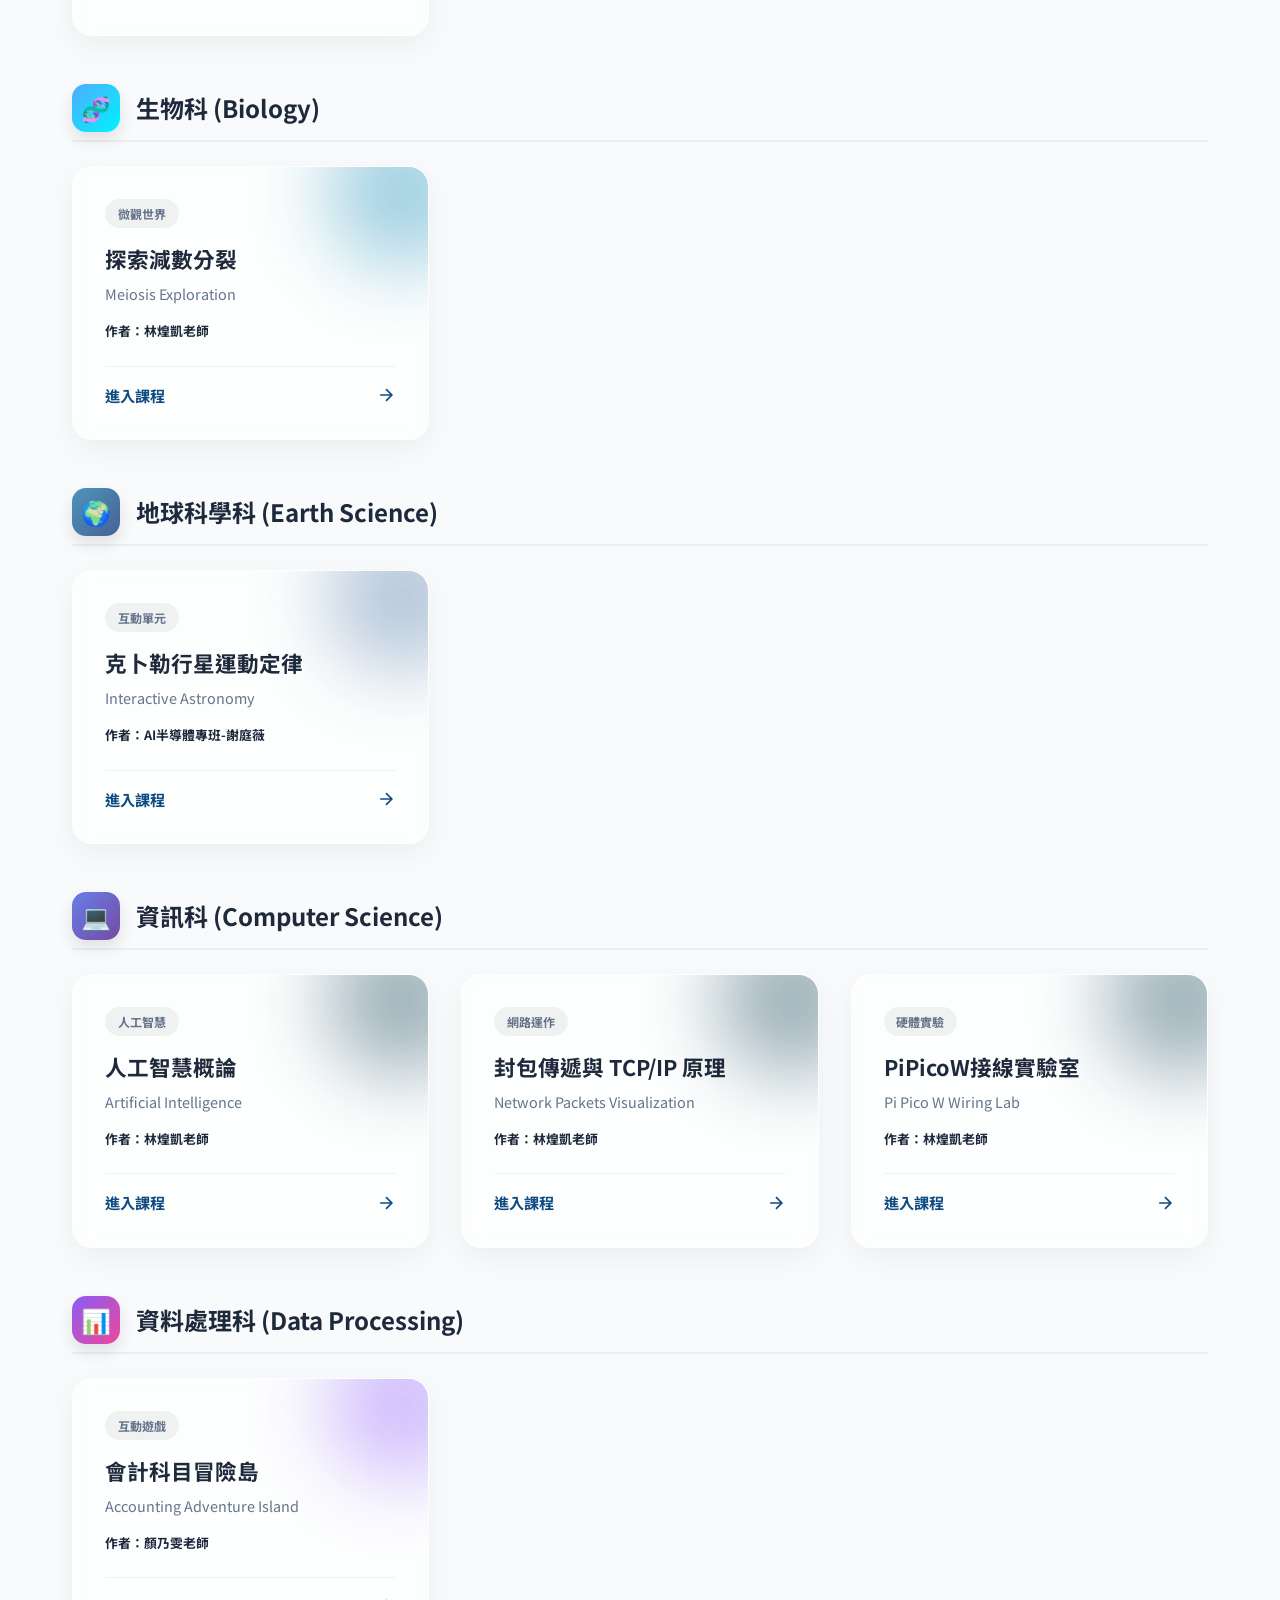
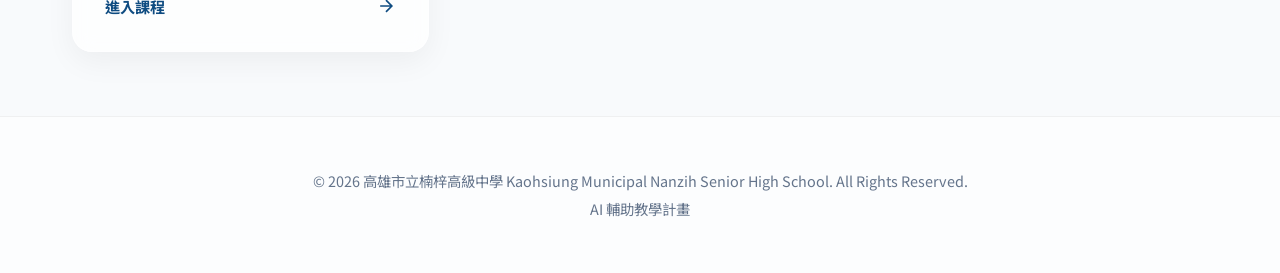
==== commit 1cac49f3: "加入光學應用" ====
--- a/index.html
+++ b/index.html
@@ -155,6 +155,21 @@
                     </div>
                     <div class="card-bg physics-bg"></div>
                 </a>
+                <a href="scope/index.html" class="course-card">
+                    <div class="card-content">
+                        <div class="card-badge">互動光學</div>
+                        <h3>顯微鏡與望遠鏡成像</h3>
+                        <p>Microscope &amp; Telescope Lab</p>
+                        <p class="card-author">作者：林煌凱老師</p>
+                    </div>
+                    <div class="card-footer">
+                        <span>進入課程</span>
+                        <svg class="arrow-icon" viewBox="0 0 24 24" fill="none" stroke="currentColor" stroke-width="2">
+                            <path d="M5 12h14M12 5l7 7-7 7" />
+                        </svg>
+                    </div>
+                    <div class="card-bg physics-bg"></div>
+                </a>
             </div>
         </section>
 
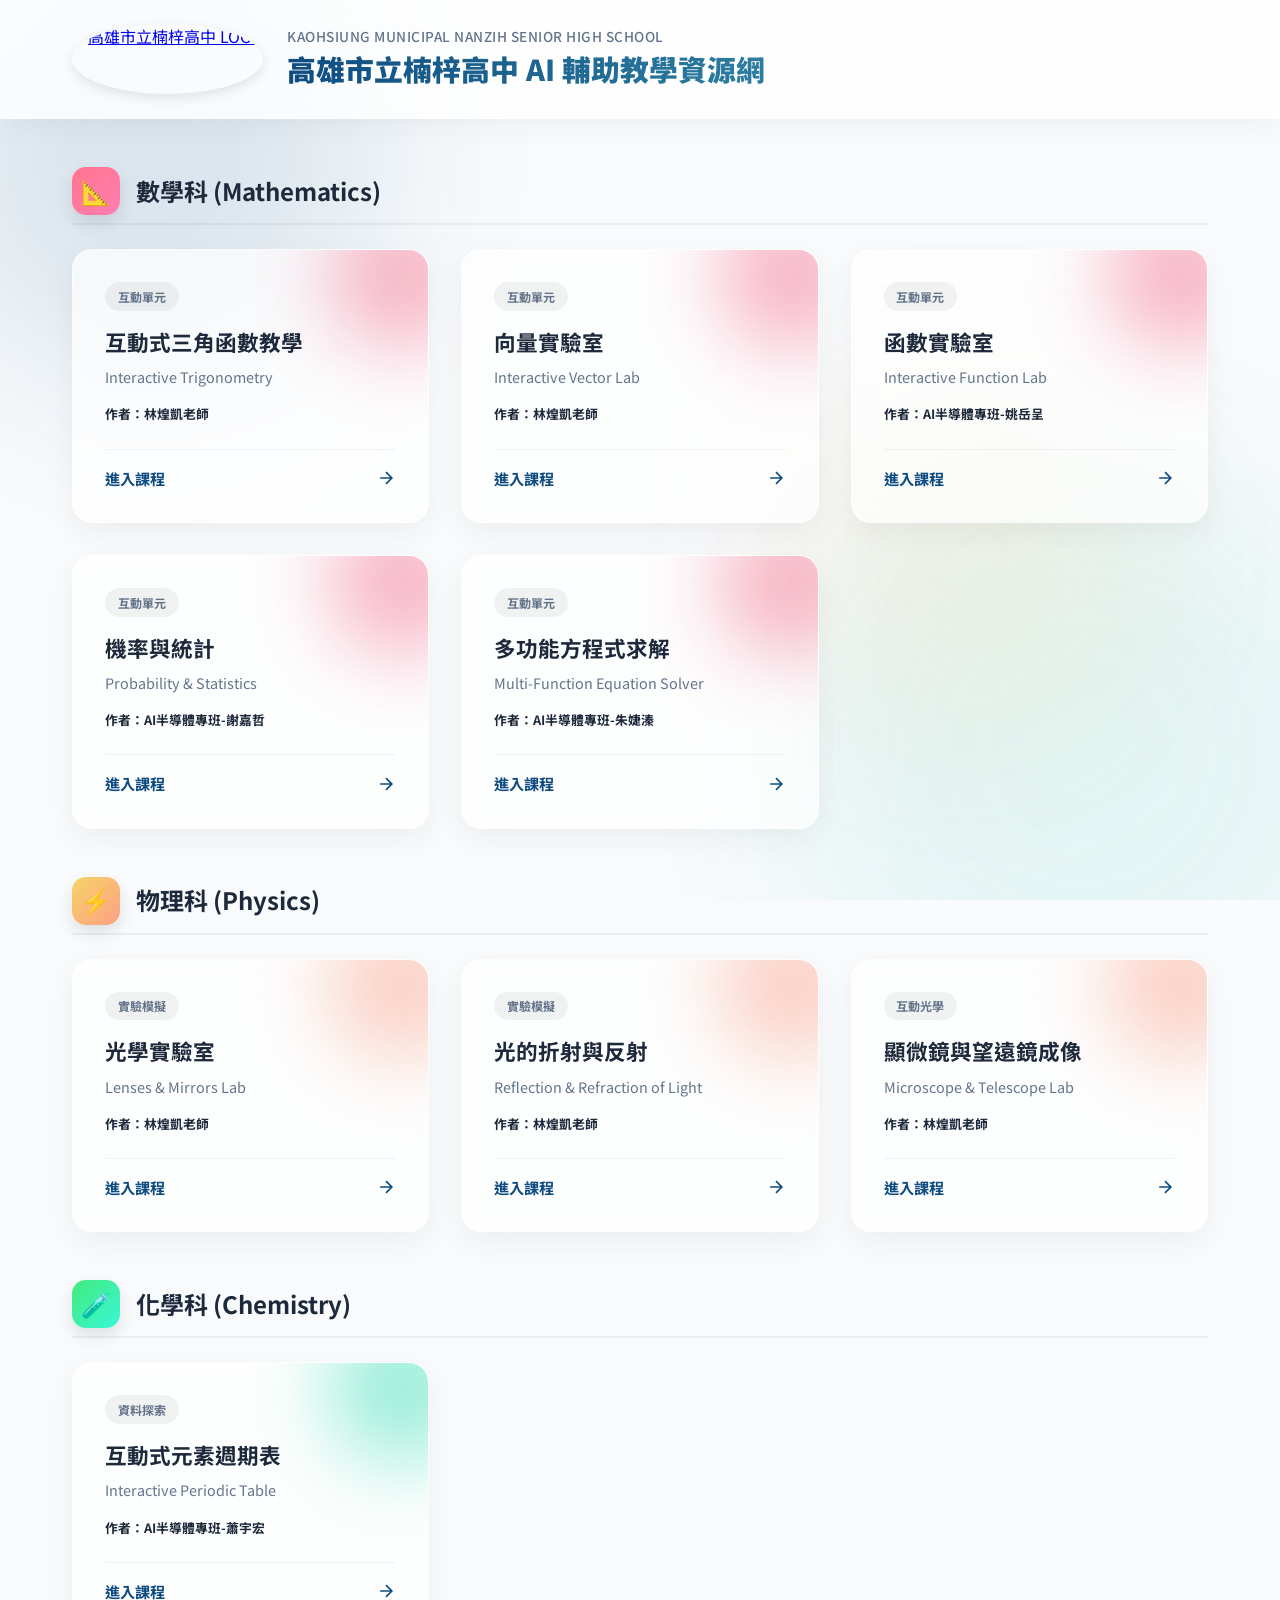
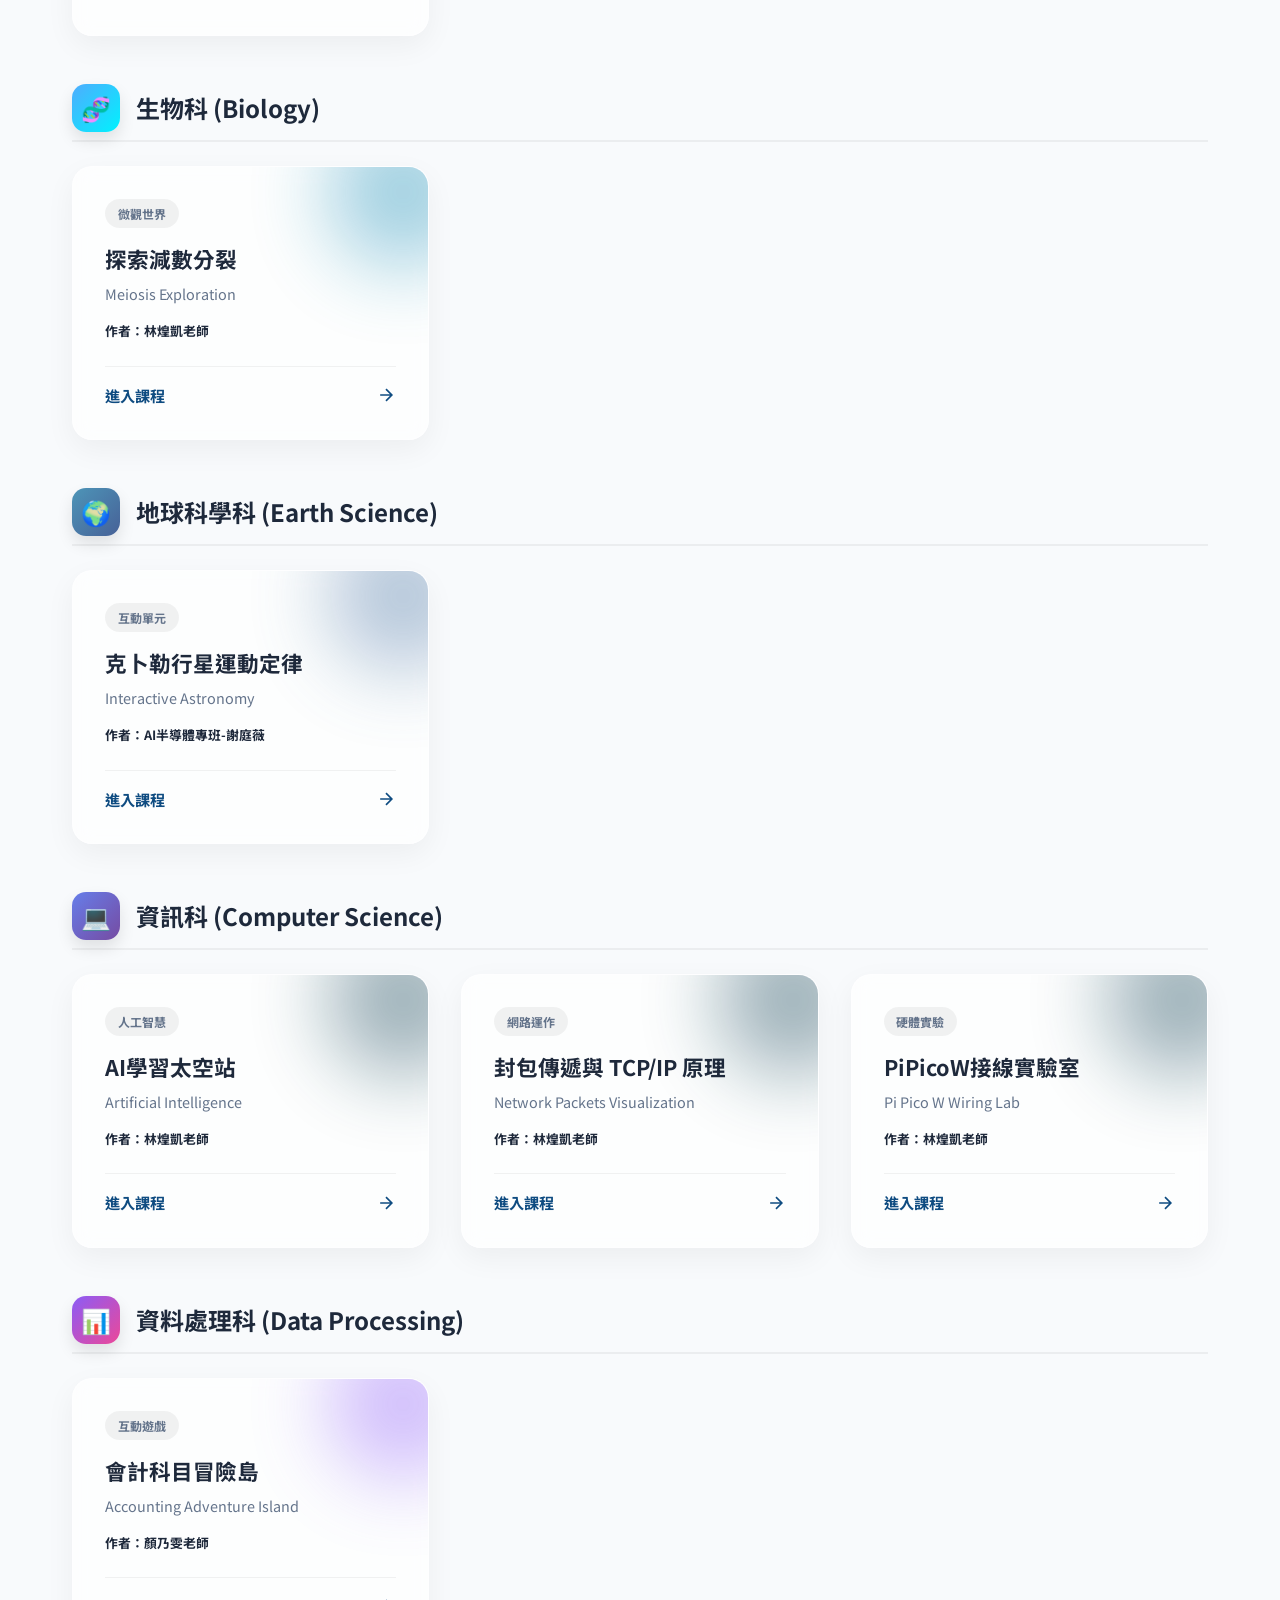
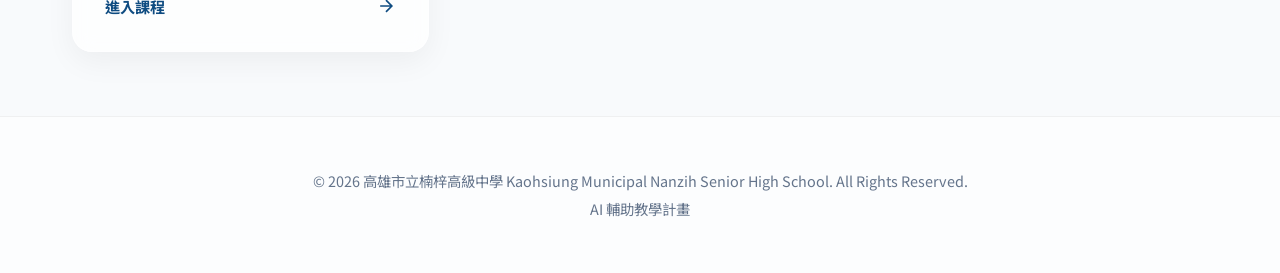
==== commit 026b4379: "Update course link and title for AI coursec" ====
--- a/index.html
+++ b/index.html
@@ -255,10 +255,10 @@
                 <h2>資訊科 (Computer Science)</h2>
             </div>
             <div class="cards-grid">
-                <a href="https://imkait.github.io/ML" target="_blank" class="course-card">
+                <a href="https://imkait.github.io/ai" target="_blank" class="course-card">
                     <div class="card-content">
                         <div class="card-badge">人工智慧</div>
-                        <h3>人工智慧概論</h3>
+                        <h3>AI學習太空站</h3>
                         <p>Artificial Intelligence</p>
                         <p class="card-author">作者：林煌凱老師</p>
                     </div>
